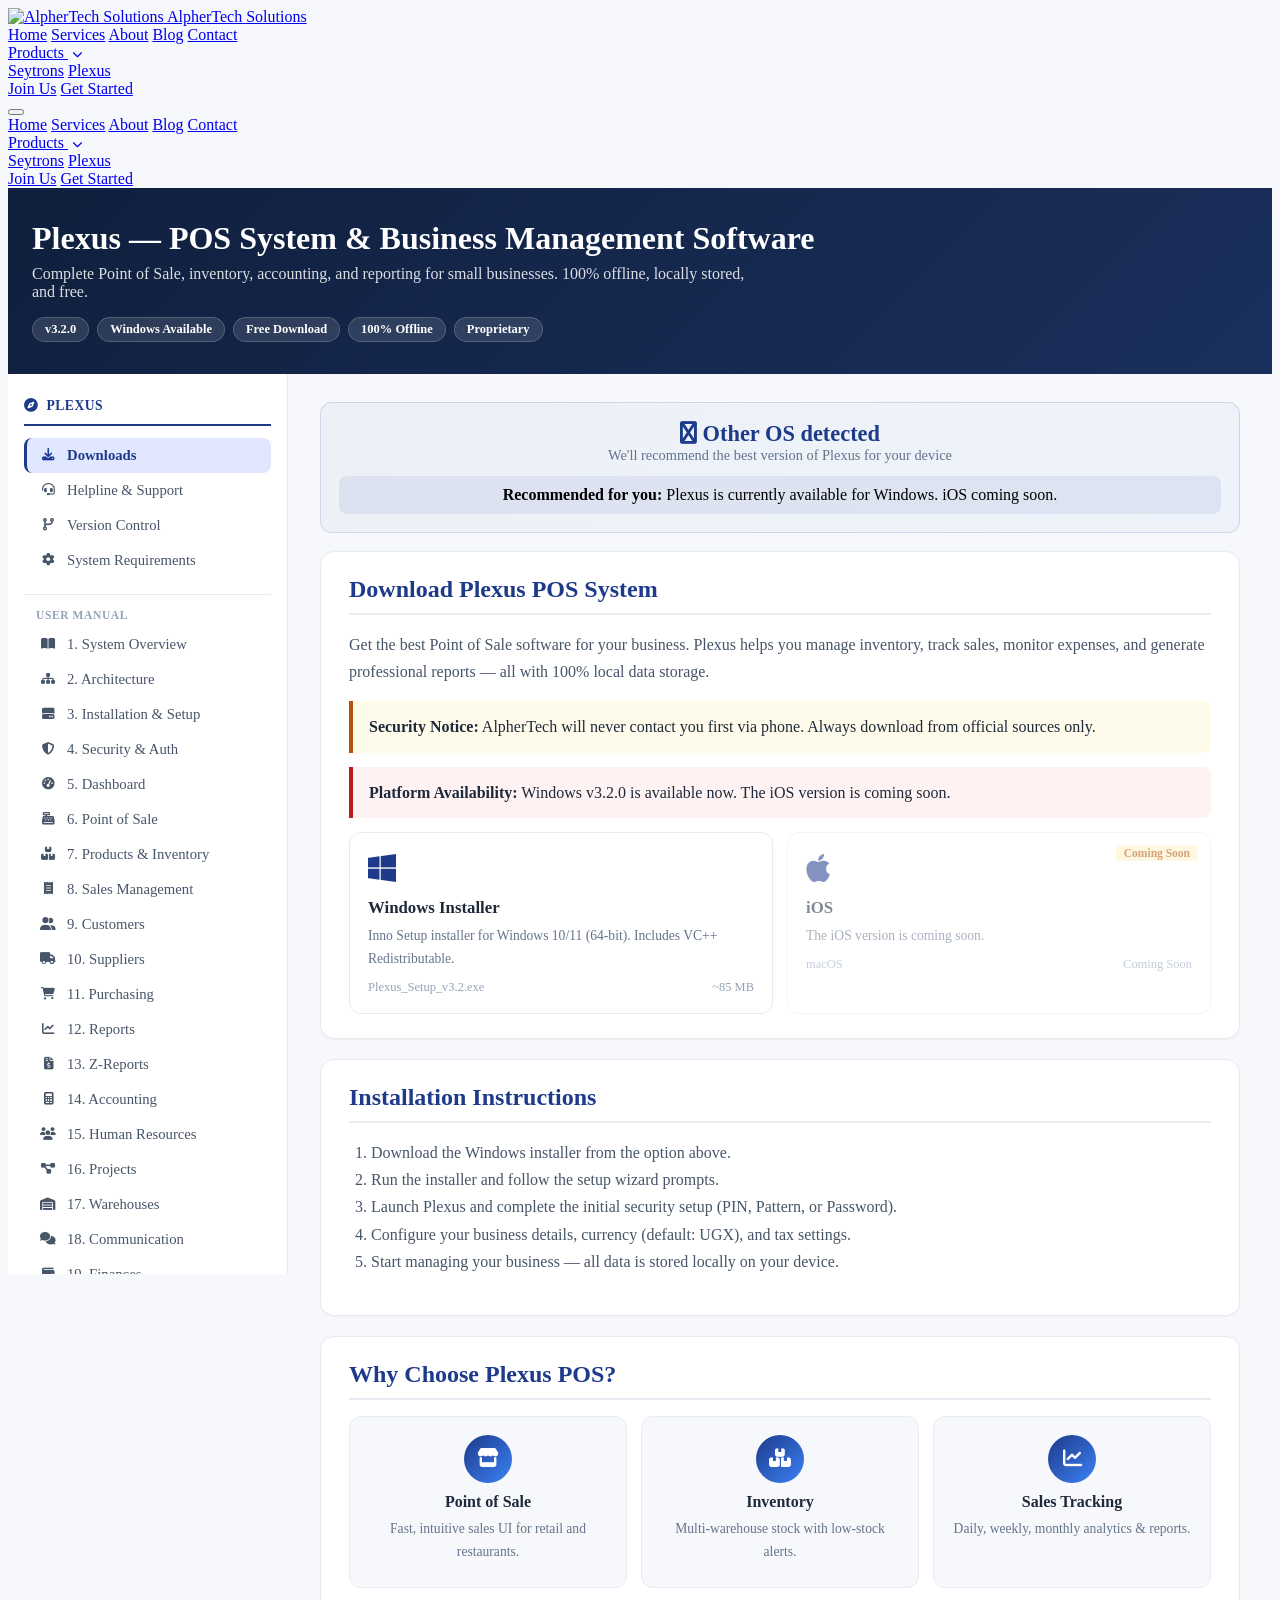
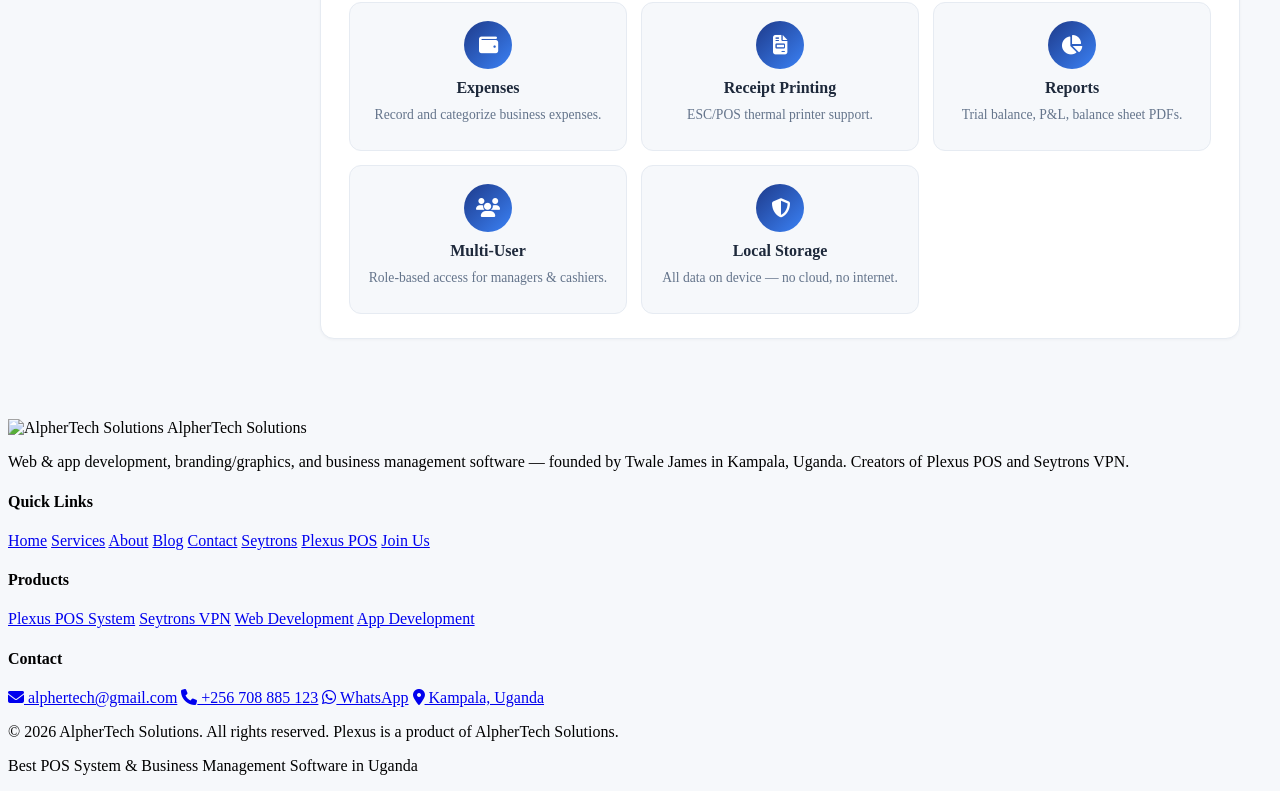
==== index.html @ fe8a001d "innitiate" ====
<!DOCTYPE html>
<html lang="en">
<head>
    <meta charset="UTF-8">
    <meta name="viewport" content="width=device-width, initial-scale=1.0">
    <meta http-equiv="X-UA-Compatible" content="IE=edge" />

    <title>Plexus - POS System & Business Management Software | AlpherTech 2026</title>
    <meta name="title" content="Plexus - POS System & Business Management Software | AlpherTech 2026" />
    <meta name="description" content="Plexus is the best Point of Sale (POS) and business management software for small businesses. Manage inventory, sales, expenses, generate reports, and print receipts. 100% local data storage, no cloud required." />
    <meta name="keywords" content="plexus, point of sale, POS system, business management software, sales management, inventory management, receipt printing, expense tracking, best POS software, small business POS, retail management, sales tracking, business reports, local database POS, offline POS system, uganda business software, kampala POS, east africa business tools, alphertech plexus, free POS software, windows POS, flutter pos system" />
    <meta name="author" content="AlpherTech Solutions" />
    <meta name="robots" content="index, follow" />
    <link rel="canonical" href="https://alphertech.com/plexus/index.html" />
    <meta property="og:title" content="Plexus - Best POS System & Business Management Software" />
    <meta property="og:description" content="The best Point of Sale and business management software for small businesses. 100% local storage, no cloud required." />
    <meta property="og:type" content="website" />
    <meta property="og:url" content="https://alphertech.com/plexus/index.html" />
    <meta name="twitter:card" content="summary_large_image" />

    <link rel="icon" href="../images/logo.png" type="image/png" sizes="32x32" />
    <link rel="stylesheet" href="../css/style.css">
    <link rel="preconnect" href="https://fonts.googleapis.com">
    <link rel="preconnect" href="https://fonts.gstatic.com" crossorigin>
    <link href="https://fonts.googleapis.com/css2?family=Inter:wght@300;400;500;600;700;800&display=swap" rel="stylesheet">
    <link rel="stylesheet" href="https://cdnjs.cloudflare.com/ajax/libs/font-awesome/6.4.0/css/all.min.css">

    <style>
        body.protected * {
            -webkit-user-select: none !important;
            -moz-user-select: none !important;
            -ms-user-select: none !important;
            user-select: none !important;
        }
        body.protected img {
            -webkit-user-select: none !important;
            -moz-user-select: none !important;
            -ms-user-select: none !important;
            user-select: none !important;
            pointer-events: none !important;
            -webkit-touch-callout: none !important;
        }
        body.protected {
            -webkit-touch-callout: none !important;
        }
        .protected-overlay {
            display: none !important;
        }
        body.protected .protected-overlay {
            display: none !important;
        }
    </style>

    <script>
        document.addEventListener('DOMContentLoaded', function() {
            document.body.classList.add('protected');

            document.addEventListener('contextmenu', function(e) {
                e.preventDefault();
                return false;
            }, false);

            document.addEventListener('copy', function(e) {
                e.preventDefault();
                e.stopPropagation();
                return false;
            }, false);

            document.addEventListener('cut', function(e) {
                e.preventDefault();
                e.stopPropagation();
                return false;
            }, false);

            document.addEventListener('paste', function(e) {
                e.preventDefault();
                e.stopPropagation();
                return false;
            }, false);

            document.addEventListener('selectstart', function(e) {
                if (e.target.tagName !== 'INPUT' && e.target.tagName !== 'TEXTAREA') {
                    e.preventDefault();
                    return false;
                }
            }, false);

            document.addEventListener('dragstart', function(e) {
                e.preventDefault();
                return false;
            }, false);

            document.addEventListener('mousedown', function(e) {
                if (e.target.tagName !== 'INPUT' && e.target.tagName !== 'TEXTAREA' && e.target.tagName !== 'SELECT') {
                    if (e.button === 0) {
                        e.preventDefault();
                        return false;
                    }
                }
            }, false);

            document.addEventListener('keydown', function(e) {
                if (e.ctrlKey || e.metaKey) {
                    var key = e.key.toLowerCase();
                    if (key === 'c' || key === 'x' || key === 'v' || key === 'a' || key === 'p' || key === 's') {
                        e.preventDefault();
                        return false;
                    }
                }
                if (e.key === 'PrintScreen') {
                    e.preventDefault();
                    return false;
                }
            }, false);

            setInterval(function() {
                window.focus();
            }, 1000);

            document.addEventListener('visibilitychange', function() {
                if (document.visibilityState === 'hidden') {
                    document.body.style.display = 'none';
                    setTimeout(function() {
                        document.body.style.display = '';
                    }, 1000);
                }
            }, false);

            var style = document.createElement('style');
            style.innerHTML = '@media screen and (resource-hint: preload) { .protected * { content-visibility: auto; } }';
            document.head.appendChild(style);
        });
    </script>

    <style>
        :root {
            --side-w: 280px;
            --ink: #1e293b;
            --muted: #64748b;
            --line: #e6ebf2;
            --bg: #f6f8fb;
            --brand: #1e3a8a;
            --brand-light: #e0e7ff;
        }

        * { box-sizing: border-box; }

        .plexus-page { background: var(--bg); min-height: 100vh; }

        .plexus-topbar {
            background: linear-gradient(135deg, #0f1f3d 0%, #1a2f5c 100%);
            color: #fff;
            padding: 32px 24px;
        }
        .plexus-topbar h1 { margin: 0; font-size: 2rem; font-weight: 800; }
        .plexus-topbar p { margin: 8px 0 0; opacity: 0.85; max-width: 720px; }
        .plexus-topbar .badges { margin-top: 16px; display: flex; gap: 8px; flex-wrap: wrap; }
        .plexus-topbar .badge {
            background: rgba(255,255,255,0.12);
            border: 1px solid rgba(255,255,255,0.18);
            color: #fff;
            padding: 4px 12px;
            border-radius: 999px;
            font-size: 0.78rem;
            font-weight: 600;
        }

        .plexus-shell {
            display: grid;
            grid-template-columns: var(--side-w) 1fr;
            align-items: start;
            max-width: 1400px;
            margin: 0 auto;
        }

        .plexus-side {
            background: #fff;
            border-right: 1px solid var(--line);
            padding: 24px 16px;
            position: sticky;
            top: 0;
            align-self: stretch;
            max-height: 100vh;
            overflow-y: auto;
        }
        .plexus-side h3 {
            font-size: 0.85rem;
            text-transform: uppercase;
            letter-spacing: 0.5px;
            color: var(--brand);
            margin: 0 0 12px;
            padding-bottom: 10px;
            border-bottom: 2px solid var(--brand);
            display: flex;
            align-items: center;
            gap: 8px;
        }
        .plexus-side ul { list-style: none; padding: 0; margin: 0 0 16px; }
        .plexus-side li a {
            display: flex;
            align-items: center;
            gap: 10px;
            padding: 9px 12px;
            color: #475569;
            text-decoration: none;
            border-radius: 8px;
            font-size: 0.92rem;
            font-weight: 500;
            border-left: 3px solid transparent;
            transition: all 0.15s ease;
        }
        .plexus-side li a:hover { background: #eef2ff; color: var(--brand); }
        .plexus-side li a.active {
            background: var(--brand-light);
            color: var(--brand);
            border-left-color: var(--brand);
            font-weight: 600;
        }
        .plexus-side li a i { width: 18px; text-align: center; font-size: 0.85em; }
        .plexus-side .sep {
            padding: 14px 12px 6px;
            font-size: 0.72rem;
            text-transform: uppercase;
            letter-spacing: 0.6px;
            color: #94a3b8;
            font-weight: 700;
            border-top: 1px solid var(--line);
            margin-top: 8px;
        }

        .plexus-content { padding: 28px 32px 60px; min-height: 60vh; }
        .plexus-panel { display: none; }
        .plexus-panel.active { display: block; animation: panelIn 0.25s ease; }
        @keyframes panelIn {
            from { opacity: 0; transform: translateY(6px); }
            to   { opacity: 1; transform: translateY(0); }
        }

        .panel-card {
            background: #fff;
            border: 1px solid var(--line);
            border-radius: 14px;
            padding: 24px 28px;
            margin-bottom: 20px;
            box-shadow: 0 1px 3px rgba(15, 31, 61, 0.04);
        }
        .panel-card h2 {
            color: var(--brand);
            margin: 0 0 16px;
            padding-bottom: 10px;
            border-bottom: 2px solid var(--line);
            font-size: 1.5rem;
        }
        .panel-card h3 { color: var(--ink); margin: 18px 0 10px; font-size: 1.1rem; }
        .panel-card p, .panel-card li { color: #475569; line-height: 1.7; }
        .panel-card ul, .panel-card ol { padding-left: 22px; }
        .panel-card table {
            width: 100%;
            border-collapse: collapse;
            margin: 14px 0;
            font-size: 0.93rem;
        }
        .panel-card th, .panel-card td {
            border: 1px solid var(--line);
            padding: 8px 12px;
            text-align: left;
        }
        .panel-card th { background: var(--bg); color: var(--ink); font-weight: 600; }
        .panel-card td { color: #475569; }
        .panel-card code {
            background: #eef2ff;
            color: var(--brand);
            padding: 2px 6px;
            border-radius: 4px;
            font-family: Consolas, Monaco, monospace;
            font-size: 0.9em;
        }
        .panel-card kbd {
            background: #fff;
            border: 1px solid #cbd5e1;
            border-radius: 4px;
            padding: 2px 8px;
            font-family: monospace;
            font-size: 0.85em;
            color: var(--ink);
        }

        .badge-pill {
            display: inline-block;
            padding: 2px 10px;
            border-radius: 12px;
            font-size: 0.75rem;
            font-weight: 600;
            margin-right: 6px;
        }
        .bp-blue   { background: #dbeafe; color: #1d4ed8; }
        .bp-green  { background: #dcfce7; color: #15803d; }
        .bp-red    { background: #fee2e2; color: #b91c1c; }
        .bp-yellow { background: #fef3c7; color: #b45309; }

        .callout {
            background: #eef2ff;
            border-left: 4px solid var(--brand);
            padding: 12px 16px;
            border-radius: 0 8px 8px 0;
            margin: 14px 0;
        }
        .callout.warning { background: #fffbeb; border-left-color: #b45309; }
        .callout.error   { background: #fef2f2; border-left-color: #b91c1c; }
        .callout.success { background: #f0fdf4; border-left-color: #15803d; }
        .callout p { margin: 0; color: var(--ink); }

        .info-row {
            background: linear-gradient(135deg, rgba(30,58,138,0.04) 0%, rgba(59,130,246,0.04) 100%);
            border: 1px solid rgba(30,58,138,0.15);
            border-radius: 12px;
            padding: 18px;
            text-align: center;
            margin-bottom: 18px;
        }
        .info-row .os-name { font-size: 1.4rem; font-weight: 700; color: var(--brand); }
        .info-row .os-sub { color: var(--muted); font-size: 0.9rem; }
        .info-row .recommendation {
            margin-top: 12px;
            padding: 10px 14px;
            background: rgba(30,58,138,0.08);
            border-radius: 8px;
            display: none;
        }
        .info-row .recommendation.show { display: block; }

        .download-grid {
            display: grid;
            grid-template-columns: repeat(auto-fit, minmax(240px, 1fr));
            gap: 14px;
        }
        .download-card {
            background: #fff;
            border: 1px solid var(--line);
            border-radius: 12px;
            padding: 18px;
            text-decoration: none;
            color: inherit;
            transition: all 0.2s ease;
            position: relative;
        }
        .download-card:hover {
            transform: translateY(-2px);
            box-shadow: 0 4px 12px rgba(30,58,138,0.1);
            border-color: #c7d2fe;
        }
        .download-card .ico { font-size: 2rem; color: var(--brand); margin-bottom: 10px; }
        .download-card h4 { margin: 0 0 6px; color: var(--ink); font-size: 1.05rem; }
        .download-card p { margin: 0 0 10px; font-size: 0.85rem; color: var(--muted); }
        .download-card .meta {
            display: flex;
            justify-content: space-between;
            font-size: 0.78rem;
            color: #94a3b8;
        }
        .download-card.soon { opacity: 0.55; }
        .download-card.soon::after {
            content: 'Coming Soon';
            position: absolute;
            top: 12px;
            right: 12px;
            background: #fef3c7;
            color: #b45309;
            padding: 2px 8px;
            border-radius: 4px;
            font-size: 0.72rem;
            font-weight: 700;
        }

        .helpline-grid {
            display: grid;
            grid-template-columns: repeat(auto-fit, minmax(220px, 1fr));
            gap: 14px;
        }
        .helpline-card {
            background: var(--bg);
            border: 1px solid var(--line);
            border-radius: 12px;
            padding: 18px;
            text-align: center;
        }
        .helpline-card .ico {
            width: 48px; height: 48px;
            background: linear-gradient(135deg, var(--brand), #3b82f6);
            color: #fff;
            border-radius: 50%;
            display: inline-flex;
            align-items: center;
            justify-content: center;
            font-size: 1.2rem;
            margin-bottom: 10px;
        }
        .helpline-card h4 { margin: 0 0 6px; color: var(--ink); }
        .helpline-card p { margin: 0 0 6px; font-size: 0.85rem; color: var(--muted); }
        .helpline-card a { color: var(--brand); font-weight: 600; font-size: 0.9rem; text-decoration: none; }

        .version-item {
            position: relative;
            padding: 14px 16px;
            background: var(--bg);
            border: 1px solid var(--line);
            border-left: 4px solid var(--brand);
            border-radius: 10px;
            margin-bottom: 12px;
        }
        .version-item.current { border-left-color: #15803d; background: #f0fdf4; }
        .version-item .vhead {
            display: flex;
            justify-content: space-between;
            align-items: center;
            flex-wrap: wrap;
            gap: 8px;
            margin-bottom: 6px;
        }
        .version-item .vnum { font-weight: 700; color: var(--ink); }
        .version-item .vtag {
            padding: 2px 10px;
            border-radius: 4px;
            font-size: 0.72rem;
            font-weight: 700;
        }
        .vtag-current  { background: #dcfce7; color: #15803d; }
        .vtag-previous { background: #dbeafe; color: #1d4ed8; }
        .vtag-legacy   { background: #f1f5f9; color: #64748b; }
        .version-item .vdate { color: #94a3b8; font-size: 0.85rem; margin-bottom: 8px; }
        .version-item ul { padding-left: 20px; margin: 0; }
        .version-item li { font-size: 0.9rem; margin-bottom: 4px; }

        .req-grid {
            display: grid;
            grid-template-columns: repeat(auto-fit, minmax(180px, 1fr));
            gap: 10px;
        }
        .req-item {
            background: var(--bg);
            border: 1px solid var(--line);
            border-radius: 10px;
            padding: 12px 14px;
        }
        .req-item h5 {
            color: var(--brand);
            font-size: 0.72rem;
            margin: 0 0 4px;
            text-transform: uppercase;
            letter-spacing: 0.5px;
        }
        .req-item p { margin: 0; color: #475569; font-size: 0.9rem; }

        .kv-list { list-style: none; padding: 0; margin: 0; }
        .kv-list li {
            padding: 10px 0;
            border-bottom: 1px solid var(--line);
            display: flex;
            gap: 8px;
        }
        .kv-list li:last-child { border-bottom: 0; }
        .kv-list strong { color: var(--ink); min-width: 140px; }

        @media (max-width: 900px) {
            .plexus-shell { grid-template-columns: 1fr; }
            .plexus-side {
                position: relative;
                max-height: none;
                border-right: 0;
                border-bottom: 1px solid var(--line);
            }
            .plexus-content { padding: 20px; }
            .plexus-topbar h1 { font-size: 1.5rem; }
        }
    </style>
</head>
<body class="plexus-page">

    <header class="header">
        <div class="container nav-container">
            <a href="../index.html" class="logo" aria-label="AlpherTech Solutions Home">
                <img class="logo-icon" src="../images/logo.png" alt="AlpherTech Solutions" />
                <span>AlpherTech Solutions</span>
            </a>
            <nav class="nav-desktop" aria-label="Primary">
                <a class="nav-link" href="../index.html">Home</a>
                <a class="nav-link" href="../services.html">Services</a>
                <a class="nav-link" href="../about.html">About</a>
                <a class="nav-link" href="../blog.html">Blog</a>
                <a class="nav-link" href="../contact.html">Contact</a>
                <div class="nav-dropdown">
                    <a class="nav-link dropdown-toggle active" href="#" aria-haspopup="true" aria-expanded="false">Products <i class="fas fa-chevron-down" style="font-size: 0.65em; margin-left: 4px;"></i></a>
                    <div class="dropdown-menu">
                        <a href="../seytrons-landing/seytrons.html" class="dropdown-item">Seytrons</a>
                        <a href="index.html" class="dropdown-item">Plexus</a>
                    </div>
                </div>
                <a class="nav-link" href="../freelance_and_join.html">Join Us</a>
                <a class="nav-cta nav-cta-tight" href="../contact.html">Get Started</a>
            </nav>
            <button class="mobile-menu-btn" aria-label="Toggle menu" aria-controls="mobileMenu" aria-expanded="false">
                <span class="hamburger" aria-hidden="true"></span>
            </button>
        </div>
        <div class="mobile-menu" id="mobileMenu" aria-hidden="true">
            <nav class="mobile-nav" aria-label="Mobile">
                <a class="nav-link" href="../index.html">Home</a>
                <a class="nav-link" href="../services.html">Services</a>
                <a class="nav-link" href="../about.html">About</a>
                <a class="nav-link" href="../blog.html">Blog</a>
                <a class="nav-link" href="../contact.html">Contact</a>
                <div class="mobile-dropdown">
                    <a class="nav-link mobile-dropdown-toggle" href="#" aria-haspopup="true" aria-expanded="false">Products <i class="fas fa-chevron-down" style="font-size: 0.65em; margin-left: 4px;"></i></a>
                    <div class="mobile-dropdown-menu">
                        <a href="../seytrons-landing/seytrons.html" class="nav-link">Seytrons</a>
                        <a href="index.html" class="nav-link">Plexus</a>
                    </div>
                </div>
                <a class="nav-link" href="../freelance_and_join.html">Join Us</a>
                <a class="nav-cta mt-md" href="../contact.html">Get Started</a>
            </nav>
        </div>
    </header>

    <section class="plexus-topbar">
        <div class="container">
            <h1>Plexus — POS System & Business Management Software</h1>
            <p>Complete Point of Sale, inventory, accounting, and reporting for small businesses. 100% offline, locally stored, and free.</p>
            <div class="badges">
                <span class="badge">v3.2.0</span>
                <span class="badge">Windows Available</span>
                <span class="badge">Free Download</span>
                <span class="badge">100% Offline</span>
                <span class="badge">Proprietary</span>
            </div>
        </div>
    </section>

    <div class="plexus-shell">
        <aside class="plexus-side" aria-label="Plexus navigation">
            <h3><i class="fas fa-compass"></i> Plexus</h3>
            <ul id="plexusMenu">
                <li><a href="#" class="active" data-target="downloads"><i class="fas fa-download"></i> Downloads</a></li>
                <li><a href="#" data-target="helpline"><i class="fas fa-headset"></i> Helpline & Support</a></li>
                <li><a href="#" data-target="versions"><i class="fas fa-code-branch"></i> Version Control</a></li>
                <li><a href="#" data-target="system"><i class="fas fa-cog"></i> System Requirements</a></li>
            </ul>
            <div class="sep">User Manual</div>
            <ul id="plexusManualMenu">
                <li><a href="#" data-target="overview"><i class="fas fa-book-open"></i> 1. System Overview</a></li>
                <li><a href="#" data-target="architecture"><i class="fas fa-sitemap"></i> 2. Architecture</a></li>
                <li><a href="#" data-target="installation"><i class="fas fa-hdd"></i> 3. Installation & Setup</a></li>
                <li><a href="#" data-target="security"><i class="fas fa-shield-alt"></i> 4. Security & Auth</a></li>
                <li><a href="#" data-target="dashboard"><i class="fas fa-tachometer-alt"></i> 5. Dashboard</a></li>
                <li><a href="#" data-target="pos"><i class="fas fa-cash-register"></i> 6. Point of Sale</a></li>
                <li><a href="#" data-target="products"><i class="fas fa-boxes"></i> 7. Products & Inventory</a></li>
                <li><a href="#" data-target="sales"><i class="fas fa-receipt"></i> 8. Sales Management</a></li>
                <li><a href="#" data-target="customers"><i class="fas fa-user-friends"></i> 9. Customers</a></li>
                <li><a href="#" data-target="suppliers"><i class="fas fa-truck"></i> 10. Suppliers</a></li>
                <li><a href="#" data-target="purchasing"><i class="fas fa-shopping-cart"></i> 11. Purchasing</a></li>
                <li><a href="#" data-target="reports"><i class="fas fa-chart-line"></i> 12. Reports</a></li>
                <li><a href="#" data-target="zreport"><i class="fas fa-file-invoice-dollar"></i> 13. Z-Reports</a></li>
                <li><a href="#" data-target="accounting"><i class="fas fa-calculator"></i> 14. Accounting</a></li>
                <li><a href="#" data-target="hr"><i class="fas fa-users"></i> 15. Human Resources</a></li>
                <li><a href="#" data-target="projects"><i class="fas fa-project-diagram"></i> 16. Projects</a></li>
                <li><a href="#" data-target="warehouses"><i class="fas fa-warehouse"></i> 17. Warehouses</a></li>
                <li><a href="#" data-target="communication"><i class="fas fa-comments"></i> 18. Communication</a></li>
                <li><a href="#" data-target="expenses"><i class="fas fa-wallet"></i> 19. Finances</a></li>
                <li><a href="#" data-target="settings"><i class="fas fa-sliders-h"></i> 20. Settings</a></li>
                <li><a href="#" data-target="shortcuts"><i class="fas fa-keyboard"></i> 21. Shortcuts</a></li>
                <li><a href="#" data-target="backup"><i class="fas fa-database"></i> 22. Data Management</a></li>
                <li><a href="#" data-target="troubleshooting"><i class="fas fa-wrench"></i> 23. Troubleshooting</a></li>
            </ul>
        </aside>

        <main class="plexus-content">

            <!-- ===== DOWNLOADS ===== -->
            <section id="p-downloads" class="plexus-panel active">
                <div class="info-row">
                    <div class="os-name" id="detectedOs"><i class="fas fa-desktop"></i> Detecting your OS...</div>
                    <div class="os-sub">We'll recommend the best version of Plexus for your device</div>
                    <div class="recommendation" id="osRecommendation">
                        <strong>Recommended for you:</strong> <span id="recommendedVersion"></span>
                    </div>
                </div>
                <div class="panel-card">
                    <h2>Download Plexus POS System</h2>
                    <p>Get the best Point of Sale software for your business. Plexus helps you manage inventory, track sales, monitor expenses, and generate professional reports — all with 100% local data storage.</p>
                    <div class="callout warning"><p><strong>Security Notice:</strong> AlpherTech will never contact you first via phone. Always download from official sources only.</p></div>
                    <div class="callout error"><p><strong>Platform Availability:</strong> Windows v3.2.0 is available now. The iOS version is coming soon.</p></div>
                    <div class="download-grid">
                        <a href="Plexus_Setup_v3.2.exe" class="download-card">
                            <div class="ico"><i class="fab fa-windows"></i></div>
                            <h4>Windows Installer</h4>
                            <p>Inno Setup installer for Windows 10/11 (64-bit). Includes VC++ Redistributable.</p>
                            <div class="meta"><span>Plexus_Setup_v3.2.exe</span><span>~85 MB</span></div>
                        </a>
                        <div class="download-card soon"><div class="ico"><i class="fab fa-apple"></i></div><h4>iOS</h4><p>The iOS version is coming soon.</p><div class="meta"><span>macOS</span><span>Coming Soon</span></div></div>
                    </div>
                </div>
                <div class="panel-card">
                    <h2>Installation Instructions</h2>
                    <ol>
                        <li>Download the Windows installer from the option above.</li>
                        <li>Run the installer and follow the setup wizard prompts.</li>
                        <li>Launch Plexus and complete the initial security setup (PIN, Pattern, or Password).</li>
                        <li>Configure your business details, currency (default: UGX), and tax settings.</li>
                        <li>Start managing your business — all data is stored locally on your device.</li>
                    </ol>
                </div>
                <div class="panel-card">
                    <h2>Why Choose Plexus POS?</h2>
                    <div class="helpline-grid">
                        <div class="helpline-card"><div class="ico"><i class="fas fa-store"></i></div><h4>Point of Sale</h4><p>Fast, intuitive sales UI for retail and restaurants.</p></div>
                        <div class="helpline-card"><div class="ico"><i class="fas fa-boxes"></i></div><h4>Inventory</h4><p>Multi-warehouse stock with low-stock alerts.</p></div>
                        <div class="helpline-card"><div class="ico"><i class="fas fa-chart-line"></i></div><h4>Sales Tracking</h4><p>Daily, weekly, monthly analytics & reports.</p></div>
                        <div class="helpline-card"><div class="ico"><i class="fas fa-wallet"></i></div><h4>Expenses</h4><p>Record and categorize business expenses.</p></div>
                        <div class="helpline-card"><div class="ico"><i class="fas fa-file-invoice"></i></div><h4>Receipt Printing</h4><p>ESC/POS thermal printer support.</p></div>
                        <div class="helpline-card"><div class="ico"><i class="fas fa-chart-pie"></i></div><h4>Reports</h4><p>Trial balance, P&L, balance sheet PDFs.</p></div>
                        <div class="helpline-card"><div class="ico"><i class="fas fa-users"></i></div><h4>Multi-User</h4><p>Role-based access for managers & cashiers.</p></div>
                        <div class="helpline-card"><div class="ico"><i class="fas fa-shield-alt"></i></div><h4>Local Storage</h4><p>All data on device — no cloud, no internet.</p></div>
                    </div>
                </div>
            </section>

            <!-- ===== HELPLINE ===== -->
            <section id="p-helpline" class="plexus-panel">
                <div class="panel-card">
                    <h2>Helpline & Support</h2>
                    <div class="helpline-grid">
                        <div class="helpline-card"><div class="ico"><i class="fas fa-envelope"></i></div><h4>Email Support</h4><p>For inquiries, bug reports, and feature requests.</p><a href="mailto:alphertech@gmail.com">alphertech@gmail.com</a></div>
                        <div class="helpline-card"><div class="ico"><i class="fas fa-phone"></i></div><h4>Phone Helpline</h4><p>Call us for urgent support during business hours (EAT).</p><a href="tel:+256708885123">+256 708 885 123</a></div>
                        <div class="helpline-card"><div class="ico"><i class="fas fa-globe"></i></div><h4>Official Website</h4><p>Documentation, updates, and online resources.</p><a href="https://alphertech.com/plexus">alphertech.com/plexus</a></div>
                        <div class="helpline-card"><div class="ico"><i class="fas fa-comment-dots"></i></div><h4>In-App Support</h4><p>Access help directly from the application menu.</p><a href="#">Navigate to /support route</a></div>
                    </div>
                </div>
                <div class="panel-card">
                    <h2>Development Team</h2>
                    <div class="helpline-grid">
                        <div class="helpline-card"><div class="ico"><i class="fas fa-user-tie"></i></div><h4>Twale James Massete</h4><p>Lead Engineer & System Architect</p><a href="mailto:alphertech@gmail.com">Contact</a></div>
                        <div class="helpline-card"><div class="ico"><i class="fas fa-code"></i></div><h4>Mugenyi Allan</h4><p>Lead Developer & Backend Engineer</p><a href="mailto:alphertech@gmail.com">Contact</a></div>
                    </div>
                </div>
                <div class="panel-card">
                    <h2>Support Information</h2>
                    <ul class="kv-list">
                        <li><strong>Hours:</strong> Monday – Friday, 8:00 AM – 6:00 PM EAT</li>
                        <li><strong>Response Time:</strong> Within 24 hours on business days</li>
                        <li><strong>Emergency:</strong> For critical outages, call the helpline directly</li>
                        <li><strong>Regions Served:</strong> East Africa (Uganda, Kenya, Tanzania, Rwanda, Burundi)</li>
                    </ul>
                </div>
            </section>

            <!-- ===== VERSIONS ===== -->
            <section id="p-versions" class="plexus-panel">
                <div class="panel-card">
                    <h2>Version Control</h2>
                    <div class="version-item current">
                        <div class="vhead"><span class="vnum">Version 3.2.0</span><span class="vtag vtag-current">Current</span></div>
                        <div class="vdate">Released: August 2026 · Build 1</div>
                        <ul>
                            <li>Multi-warehouse inventory management</li>
                            <li>Enhanced receipt printing with ESC/POS support</li>
                            <li>PDF report generation for weekly reports</li>
                            <li>Customer payment tracking with outstanding balances</li>
                            <li>Improved security: PIN, Pattern, and Password lock options</li>
                            <li>Session lock via <kbd>F5</kbd> key shortcut</li>
                            <li>Performance optimizations for large product catalogs</li>
                        </ul>
                    </div>
                    <div class="version-item">
                        <div class="vhead"><span class="vnum">Version 3.1.0</span><span class="vtag vtag-previous">Previous</span></div>
                        <div class="vdate">Released: March 2026</div>
                        <ul>
                            <li>Purchase order management system</li>
                            <li>Supplier database and management</li>
                            <li>Expense tracking module</li>
                            <li>Chart of accounts and journal entries</li>
                            <li>Trial balance, P&L, and balance sheet reports</li>
                        </ul>
                    </div>
                    <div class="version-item">
                        <div class="vhead"><span class="vnum">Version 3.0.0</span><span class="vtag vtag-previous">Major Release</span></div>
                        <div class="vdate">Released: October 2025</div>
                        <ul>
                            <li>Complete UI overhaul with new dashboard</li>
                            <li>Multi-user support with role-based access</li>
                            <li>Backup and restore functionality</li>
                            <li>System health monitoring</li>
                            <li>SQLite FFI support for desktop platforms</li>
                        </ul>
                    </div>
                    <div class="version-item">
                        <div class="vhead"><span class="vnum">Version 2.x</span><span class="vtag vtag-legacy">Legacy</span></div>
                        <div class="vdate">2024 – 2025</div>
                        <ul>
                            <li>Initial POS implementation</li>
                            <li>Product and category management</li>
                            <li>Basic sales history</li>
                            <li>Customer management</li>
                        </ul>
                    </div>
                </div>
                <div class="panel-card">
                    <h2>Security & Licensing</h2>
                    <ul class="kv-list">
                        <li><strong>License:</strong> Proprietary — All rights reserved by AlpherTech</li>
                        <li><strong>Copyright:</strong> © 2026 AlpherTech</li>
                        <li><strong>App ID:</strong> com.alphertech.plexus</li>
                        <li><strong>Data Storage:</strong> 100% Local (SQLite) — No cloud sync</li>
                        <li><strong>Security:</strong> PIN/Pattern/Password lock, session encryption, crash logging</li>
                    </ul>
                </div>
            </section>

            <!-- ===== SYSTEM ===== -->
            <section id="p-system" class="plexus-panel">
                <div class="panel-card">
                    <h2>System Requirements</h2>
                    <p>Plexus runs efficiently on most modern Windows computers. Check the requirements below to ensure compatibility.</p>
                    <h3>Windows (Available)</h3>
                    <div class="req-grid">
                        <div class="req-item"><h5>OS</h5><p>Windows 10/11 (64-bit)</p></div>
                        <div class="req-item"><h5>Processor</h5><p>Intel Core i3 / AMD Ryzen 3 or better</p></div>
                        <div class="req-item"><h5>RAM</h5><p>4 GB minimum, 8 GB recommended</p></div>
                        <div class="req-item"><h5>Storage</h5><p>200 MB available space</p></div>
                        <div class="req-item"><h5>Display</h5><p>1280×720 minimum, 1920×1080 recommended</p></div>
                        <div class="req-item"><h5>Prerequisites</h5><p>Visual C++ Redistributable (bundled)</p></div>
                    </div>
                    <div class="callout error" style="margin-top: 16px;"><p><strong>Platform Availability:</strong> Windows is available now. The iOS version is coming soon. No other platforms are currently available.</p></div>
                </div>
                <div class="panel-card">
                    <h2>Technology Stack</h2>
                    <div class="req-grid">
                        <div class="req-item"><h5>Framework</h5><p>Flutter 3.x (Dart)</p></div>
                        <div class="req-item"><h5>State Mgmt</h5><p>Provider (ChangeNotifier)</p></div>
                        <div class="req-item"><h5>Database</h5><p>SQLite (sqflite + FFI)</p></div>
                        <div class="req-item"><h5>PDF</h5><p>pdf + printing packages</p></div>
                        <div class="req-item"><h5>Excel</h5><p>excel package</p></div>
                        <div class="req-item"><h5>Receipts</h5><p>ESC/POS thermal printers</p></div>
                    </div>
                </div>
            </section>

            <!-- ===== USER MANUAL: 1. Overview ===== -->
            <section id="p-overview" class="plexus-panel">
                <div class="panel-card">
                    <h2>1. System Overview</h2>
                    <p><strong>Plexus</strong> is a comprehensive, locally-run Point of Sale (POS) and Business Management System built by <strong>AlpherTech</strong>. It combines retail checkout, inventory control, accounting, HR, project management, and reporting into a single desktop application.</p>
                    <p>Designed for small to medium businesses — agro-input shops, retail stores, and service providers — that need fast, offline-capable transaction processing alongside full business administration.</p>
                    <h3>Key Capabilities</h3>
                    <ul>
                        <li>Fast POS checkout with barcode scanning and category filtering</li>
                        <li>Full inventory management with low-stock alerts and expiry tracking</li>
                        <li>Customer credit accounts and payment tracking</li>
                        <li>Multi-user security with role-based access (Admin, Manager, Cashier)</li>
                        <li>Accounting with chart of accounts, journal entries, financial statements</li>
                        <li>Purchase order management and stock receiving</li>
                        <li>Employee management, leave, shifts, and reimbursements</li>
                        <li>Project tracking with tasks, time entries, and attachments</li>
                        <li>Multi-warehouse support with stock transfers</li>
                        <li>Internal memos and email queue</li>
                        <li>Rich reporting: sales, products, customers, Z-reports, weekly PDFs</li>
                        <li>Local SQLite database with crash-safe initialization</li>
                    </ul>
                </div>
            </section>

            <!-- ===== 2. Architecture ===== -->
            <section id="p-architecture" class="plexus-panel">
                <div class="panel-card">
                    <h2>2. Architecture &amp; Technology</h2>
                    <p>Plexus is built with <strong>Flutter</strong> for a native desktop experience on Windows. An iOS version is planned for the future. Data is stored locally in a <strong>SQLite</strong> database via the <code>sqflite</code> plugin, with <strong>Provider</strong> for state management.</p>
                    <h3>Core Libraries</h3>
                    <table>
                        <tr><th>Library</th><th>Purpose</th></tr>
                        <tr><td>Flutter / Material</td><td>UI framework and components</td></tr>
                        <tr><td>sqflite / sqflite_common_ffi</td><td>Local relational database</td></tr>
                        <tr><td>Provider</td><td>State management and dependency injection</td></tr>
                        <tr><td>pdf / printing</td><td>PDF generation and printing</td></tr>
                        <tr><td>excel</td><td>Spreadsheet export</td></tr>
                        <tr><td>esc_pos_printer_lts</td><td>ESC/POS thermal receipt printing</td></tr>
                        <tr><td>shared_preferences</td><td>Persistent key-value settings</td></tr>
                        <tr><td>crypto</td><td>Password hashing and security</td></tr>
                        <tr><td>intl</td><td>Currency, date, and number formatting</td></tr>
                        <tr><td>path_provider / file_picker</td><td>File system access and backups</td></tr>
                        <tr><td>window_manager</td><td>Desktop window control</td></tr>
                    </table>
                    <h3>Data Flow</h3>
                    <p>All business entities (products, sales, customers, etc.) are managed through dedicated <strong>Provider</strong> classes that wrap SQLite queries. The UI observes these providers and rebuilds automatically when data changes. Transaction logs and audit records are written to the database for traceability.</p>
                </div>
            </section>

            <!-- ===== 3. Installation ===== -->
            <section id="p-installation" class="plexus-panel">
                <div class="panel-card">
                    <h2>3. Installation &amp; Setup</h2>
                    <p>Plexus runs as a standalone desktop application. The installer package is built with <code>inno_bundle</code>.</p>
                    <h3>Requirements</h3>
                    <ul>
                        <li>Windows 10 or later (64-bit recommended)</li>
                        <li>4 GB RAM minimum, 8 GB recommended</li>
                        <li>500 MB disk space</li>
                        <li>Thermal receipt printer (optional, for POS printing)</li>
                    </ul>
                    <h3>Installation Steps</h3>
                    <ol>
                        <li>Run the installer <code>Plexus Setup</code> and follow the wizard.</li>
                        <li>Launch <strong>Plexus</strong> from the Start Menu or desktop shortcut.</li>
                        <li>On first run, the <strong>Security Setup</strong> screen appears. Create your admin account and choose a lock method (PIN, Pattern, or Password).</li>
                        <li>Complete the security setup to enter the main application.</li>
                    </ol>
                </div>
            </section>

            <!-- ===== 4. Security ===== -->
            <section id="p-security" class="plexus-panel">
                <div class="panel-card">
                    <h2>4. Security &amp; Authentication</h2>
                    <p>Plexus enforces strict security to protect business data. Every user action requiring elevated privileges triggers a password confirmation.</p>
                    <h3>User Roles</h3>
                    <table>
                        <tr><th>Role</th><th>Permissions</th></tr>
                        <tr><td><span class="badge-pill bp-red">Admin</span></td><td>Full access to all modules, user management, and system settings</td></tr>
                        <tr><td><span class="badge-pill bp-yellow">Manager</span></td><td>Access to POS, reports, inventory, most management screens except payroll and system settings</td></tr>
                        <tr><td><span class="badge-pill bp-blue">Cashier</span></td><td>POS access and sales viewing only</td></tr>
                    </table>
                    <h3>Lock Methods</h3>
                    <ul>
                        <li><strong>Password</strong> — Traditional username and password authentication.</li>
                        <li><strong>PIN</strong> — Numeric PIN for fast unlock.</li>
                        <li><strong>Pattern</strong> — Android-style pattern lock.</li>
                        <li><strong>Security Question</strong> — Backup recovery method.</li>
                    </ul>
                    <h3>Session Management</h3>
                    <ul>
                        <li>Press <kbd>F5</kbd> at any time to instantly lock the session.</li>
                        <li>Sessions auto-lock after a configurable period of inactivity.</li>
                        <li>Locked sessions require the user's PIN, pattern, or password to resume.</li>
                        <li>Failed login attempts are tracked. After exceeding the maximum allowed attempts, the account is temporarily locked.</li>
                    </ul>
                    <div class="callout warning"><p><strong>Important:</strong> Password confirmation is required before voiding sales, deleting records, or accessing sensitive settings. The confirmation timeout is 120 seconds.</p></div>
                </div>
            </section>

            <!-- ===== 5. Dashboard ===== -->
            <section id="p-dashboard" class="plexus-panel">
                <div class="panel-card">
                    <h2>5. Dashboard</h2>
                    <p>The Dashboard is the home screen after login. It provides an at-a-glance view of business health and quick navigation.</p>
                    <h3>Search Bar</h3>
                    <p>Search products by name, SKU, or barcode directly from the dashboard. Results appear instantly, and tapping <strong>Sell</strong> navigates to the POS with the product pre-focused.</p>
                    <h3>KPI Cards</h3>
                    <ul>
                        <li><strong>Sales</strong> — Total sales for today.</li>
                        <li><strong>Customers</strong> — Total registered customers.</li>
                        <li><strong>Low Stock</strong> — Count of products below minimum stock levels.</li>
                        <li><strong>Profit</strong> — Estimated profit from today's sales.</li>
                    </ul>
                    <h3>Sales Overview</h3>
                    <p>A 7-day sales table showing daily totals, percentage of total, and summary statistics (Total, Average, Highest, Lowest).</p>
                    <h3>Inventory Summary</h3>
                    <p>Shows total items in stock, total cost value, total selling value, and expected profit/loss across all active products.</p>
                    <h3>Top Products</h3>
                    <p>Lists the first 5 products by name with current stock and selling price.</p>
                    <h3>Quick Actions</h3>
                    <p>One-tap buttons for common tasks: New Sale, Add Product, Add Expense, Backup, Customer Payment, and Reports.</p>
                    <h3>Alerts</h3>
                    <p>Shows low-stock warnings and overdue customer payments. A badge on the Alerts card indicates the total number of active alerts.</p>
                </div>
            </section>

            <!-- ===== 6. POS ===== -->
            <section id="p-pos" class="plexus-panel">
                <div class="panel-card">
                    <h2>6. Point of Sale (POS)</h2>
                    <p>The POS screen is the core transaction module, split into a product grid (left) and a cart summary (right).</p>
                    <h3>Product Grid</h3>
                    <ul>
                        <li><strong>Search</strong> — Type to filter by name, SKU, or barcode.</li>
                        <li><strong>Category Chips</strong> — Filter by category: All, Seeds, Fertilizers, Chemicals, Tools, Other.</li>
                        <li><strong>Barcode Scanner</strong> — Hardware scanners are supported. The system detects rapid keystrokes (threshold: 50ms) and treats the input as a barcode scan on <kbd>Enter</kbd>.</li>
                        <li>Tap a product card to add it to the cart.</li>
                        <li>Out-of-stock items are greyed out and cannot be added.</li>
                    </ul>
                    <h3>Cart</h3>
                    <ul>
                        <li>Displays added items with quantity, unit price, and line total.</li>
                        <li>Items can be removed individually.</li>
                        <li><strong>Clear All</strong> removes every item and resets notes.</li>
                    </ul>
                    <h3>Completing a Sale</h3>
                    <ol>
                        <li>Add products to the cart.</li>
                        <li>Select a payment method: <strong>Cash</strong>, <strong>Credit</strong>, <strong>Mobile Money</strong>, or <strong>Bank Transfer</strong>.</li>
                        <li>For Credit sales, select a customer. The system validates available credit limit.</li>
                        <li>Tap <strong>Complete Sale</strong> (<kbd>F12</kbd>).</li>
                        <li>A password confirmation dialog appears.</li>
                        <li>On success, a <strong>Sale Completed</strong> dialog shows invoice number, total, amount paid, and balance due.</li>
                        <li>Choose to <strong>Print Receipt</strong> or <strong>OK</strong> to close.</li>
                    </ol>
                    <h3>Receipt Printing</h3>
                    <p>Receipts are printed via ESC/POS to the configured thermal printer. The printer IP is stored in app preferences. Sales also generate a transaction log entry and update product stock automatically.</p>
                    <h3>Keyboard Shortcuts (POS)</h3>
                    <table>
                        <tr><th>Key</th><th>Action</th></tr>
                        <tr><td><kbd>F2</kbd></td><td>Focus search</td></tr>
                        <tr><td><kbd>+</kbd></td><td>Increase item quantity</td></tr>
                        <tr><td><kbd>-</kbd></td><td>Decrease item quantity</td></tr>
                        <tr><td><kbd>F12</kbd></td><td>Complete sale</td></tr>
                        <tr><td><kbd>Esc</kbd></td><td>Clear cart</td></tr>
                    </table>
                </div>
            </section>

            <!-- ===== 7. Products ===== -->
            <section id="p-products" class="plexus-panel">
                <div class="panel-card">
                    <h2>7. Product &amp; Inventory Management</h2>
                    <p>The Products module manages the full product catalog, pricing, and stock levels.</p>
                    <h3>Product Fields</h3>
                    <ul>
                        <li><strong>Name</strong> — Product display name.</li>
                        <li><strong>SKU</strong> — Stock Keeping Unit for internal tracking.</li>
                        <li><strong>Barcode</strong> — Scannable barcode for POS.</li>
                        <li><strong>Category</strong> — Seeds, Fertilizers, Chemicals, Tools, Other.</li>
                        <li><strong>Prices</strong> — Purchase, Average Cost, Selling, Wholesale, VIP.</li>
                        <li><strong>Stock</strong> — Current, Minimum, Maximum.</li>
                        <li><strong>Units</strong> — Base Unit, Selling Unit, Conversion Factor.</li>
                        <li><strong>Weight / Volume</strong> — Optional per-unit measurements.</li>
                        <li><strong>Location &amp; Batch</strong> — Warehouse location and batch number.</li>
                        <li><strong>Dates</strong> — Manufacturing Date, Expiry Date.</li>
                        <li><strong>Supplier</strong> — Linked supplier for reordering.</li>
                        <li><strong>Status</strong> — Active / Inactive.</li>
                    </ul>
                    <h3>Low-Stock &amp; Expiry Tracking</h3>
                    <p>The system automatically flags products when <code>currentStock &lt;= minimumStock</code>. Expiry alerts appear when products are within 30 days of expiration. These alerts surface on the Dashboard and in reports.</p>
                    <h3>Product CRUD</h3>
                    <p>Navigate to <strong>Products</strong> from the drawer. Use the add button to create products, tap a row to edit, or swipe/delete to remove. Deletion is soft-delete (the record is preserved for audit).</p>
                </div>
            </section>

            <!-- ===== 8. Sales ===== -->
            <section id="p-sales" class="plexus-panel">
                <div class="panel-card">
                    <h2>8. Sales Management</h2>
                    <p>The Sales module provides a historical view of all transactions.</p>
                    <h3>Features</h3>
                    <ul>
                        <li><strong>Sale List</strong> — Browse all sales with invoice number, date, customer, payment method, total, and status.</li>
                        <li><strong>Filtering</strong> — Filter by date range, payment method, or status (Completed, Voided, etc.).</li>
                        <li><strong>Void Sale</strong> — Voided sales restore product stock and mark the transaction as void. Requires password confirmation.</li>
                        <li><strong>Receipt Reprint</strong> — Reprint receipts for completed sales.</li>
                    </ul>
                    <p>Sales are automatically linked to cash movements in the accounting module.</p>
                </div>
            </section>

            <!-- ===== 9. Customers ===== -->
            <section id="p-customers" class="plexus-panel">
                <div class="panel-card">
                    <h2>9. Customer Management</h2>
                    <p>Manage customer records, credit limits, and payment balances.</p>
                    <h3>Customer Fields</h3>
                    <ul>
                        <li>Name, Phone, Email, Address, ID Number</li>
                        <li>Credit Limit — Maximum outstanding balance allowed</li>
                        <li>Current Balance — Running total of unpaid credit sales</li>
                        <li>Notes</li>
                    </ul>
                    <h3>Credit Sales</h3>
                    <p>When a sale is completed on Credit, the customer's balance increases automatically. The POS validates available credit before allowing a credit transaction. Payments received from customers can be recorded from the <strong>Customer Payment</strong> screen, reducing the outstanding balance.</p>
                    <h3>Overdue Alerts</h3>
                    <p>The Dashboard alerts staff when customers have outstanding balances. The Reports module can filter customers with balances.</p>
                </div>
            </section>

            <!-- ===== 10. Suppliers ===== -->
            <section id="p-suppliers" class="plexus-panel">
                <div class="panel-card">
                    <h2>10. Supplier Management</h2>
                    <p>Maintain supplier records for procurement and purchase orders.</p>
                    <h3>Supplier Fields</h3>
                    <ul>
                        <li>Name, Contact Person, Phone, Email, Address</li>
                    </ul>
                    <p>Suppliers are linked to products and purchase orders for traceability.</p>
                </div>
            </section>

            <!-- ===== 11. Purchasing ===== -->
            <section id="p-purchasing" class="plexus-panel">
                <div class="panel-card">
                    <h2>11. Purchasing</h2>
                    <p>The Purchasing module handles the full procurement cycle: Purchase Orders (PO), receiving, and payment.</p>
                    <h3>Purchase Order Statuses</h3>
                    <table>
                        <tr><th>Status</th><th>Description</th></tr>
                        <tr><td><span class="badge-pill bp-blue">Draft</span></td><td>PO is being prepared</td></tr>
                        <tr><td><span class="badge-pill bp-yellow">Sent</span></td><td>PO has been sent to the supplier</td></tr>
                        <tr><td><span class="badge-pill bp-yellow">Partial</span></td><td>Some items received, others pending</td></tr>
                        <tr><td><span class="badge-pill bp-green">Completed</span></td><td>All items received</td></tr>
                    </table>
                    <h3>Workflow</h3>
                    <ol>
                        <li>Create a PO with supplier, expected date, line items (product, quantity, unit cost), and additional costs (shipping, insurance, customs).</li>
                        <li>Change status to <strong>Sent</strong> when dispatched.</li>
                        <li>When goods arrive, use <strong>Receive Items</strong> to record quantities. Stock levels increase automatically.</li>
                        <li>The system updates the PO status to <strong>Partial</strong> or <strong>Completed</strong> based on received vs. ordered quantities.</li>
                        <li>Record payments against the PO to track liabilities.</li>
                    </ol>
                </div>
            </section>

            <!-- ===== 12. Reports ===== -->
            <section id="p-reports" class="plexus-panel">
                <div class="panel-card">
                    <h2>12. Reports &amp; Analytics</h2>
                    <p>The Reports module provides deep insights into business performance. Access it via the drawer or Dashboard Quick Actions.</p>
                    <h3>Date Range</h3>
                    <p>Select a custom date range or use presets: <strong>Last 7 Days</strong>, <strong>Last 30 Days</strong>, <strong>Last 90 Days</strong>.</p>
                    <h3>Tabs</h3>
                    <ul>
                        <li><strong>Overview</strong> — Total sales, transactions, average sale value, total profit, net profit (after expenses), total expenses, total tax collected, total discount, total outstanding balance, and number of credit customers.</li>
                        <li><strong>Sales</strong> — Sales by day, by payment method, and top-selling products.</li>
                        <li><strong>Products</strong> — Low-stock products and inventory valuation.</li>
                        <li><strong>Customers</strong> — Outstanding balances and credit customer counts.</li>
                    </ul>
                    <h3>Export</h3>
                    <p>Report data can be exported to PDF or Excel for external analysis. Weekly reports are available as dedicated PDF summaries.</p>
                </div>
            </section>

            <!-- ===== 13. Z-Reports ===== -->
            <section id="p-zreport" class="plexus-panel">
                <div class="panel-card">
                    <h2>13. Z-Reports &amp; Daily Closing</h2>
                    <p>The Z-Report provides an end-of-day financial summary for a selected date.</p>
                    <h3>Z-Report Contents</h3>
                    <ul>
                        <li>Total sales, transaction count</li>
                        <li>Sales breakdown by payment method: Cash, Credit, Mobile Money, Bank Transfer</li>
                        <li>Cash expected in drawer</li>
                    </ul>
                    <h3>Daily Closing</h3>
                    <p>The cashier enters the physical cash count. The system calculates the <strong>variance</strong> (expected vs. counted). This closing record is saved and cannot be overwritten without a new closing for that date.</p>
                    <div class="callout error"><p><strong>Warning:</strong> A Z-Report / daily closing is a financial control point. Once finalized for a date, it should not be altered.</p></div>
                </div>
            </section>

            <!-- ===== 14. Accounting ===== -->
            <section id="p-accounting" class="plexus-panel">
                <div class="panel-card">
                    <h2>14. Accounting</h2>
                    <p>The Accounting module provides double-entry bookkeeping capabilities.</p>
                    <h3>Chart of Accounts</h3>
                    <p>Manage accounts organized by type: <strong>Assets</strong>, <strong>Liabilities</strong>, <strong>Equity</strong>, <strong>Revenue</strong>, and <strong>Expenses</strong>. Each account has a code, name, and running balance.</p>
                    <h3>Journal Entries</h3>
                    <p>Create manual journal entries with a debit account and a credit account. The system auto-generates entry numbers (e.g., <code>JE00001</code>). Sales and expenses automatically post to the appropriate accounts.</p>
                    <h3>Bank Reconciliation</h3>
                    <p>Match bank statement lines against recorded transactions to ensure the cash book agrees with the bank balance.</p>
                    <h3>Petty Cash</h3>
                    <p>Track petty cash inflows and outflows. The current petty cash balance is calculated automatically from all transactions.</p>
                    <h3>Financial Statements</h3>
                    <ul>
                        <li><strong>Trial Balance</strong> — List of all accounts with debit/credit balances.</li>
                        <li><strong>Profit &amp; Loss</strong> — Revenue minus expenses over a period.</li>
                        <li><strong>Balance Sheet</strong> — Assets, liabilities, and equity at a point in time.</li>
                    </ul>
                </div>
            </section>

            <!-- ===== 15. HR ===== -->
            <section id="p-hr" class="plexus-panel">
                <div class="panel-card">
                    <h2>15. Human Resources</h2>
                    <p>The HR module manages employee records, time off, shifts, and reimbursements.</p>
                    <h3>Employees</h3>
                    <ul>
                        <li>Personal details: name, email, phone, address, ID number, tax ID, emergency contact</li>
                        <li>Employment details: job title, department, hire date, salary, employment type, status</li>
                        <li>Bank details: bank name, account number</li>
                        <li>Notes and active status</li>
                    </ul>
                    <h3>Leave Management</h3>
                    <p>Employees submit leave requests. Managers approve or reject them. Leave types include Annual, Sick, Maternity, Paternity, and Other. The system tracks start date, end date, days, reason, and approver comments.</p>
                    <h3>Shift Scheduling</h3>
                    <p>Create and assign work shifts with dates, times, and assigned employees.</p>
                    <h3>Expense Reimbursement</h3>
                    <p>Employees submit reimbursement claims with amount, category, description, and receipt. Managers review and approve pending claims.</p>
                </div>
            </section>

            <!-- ===== 16. Projects ===== -->
            <section id="p-projects" class="plexus-panel">
                <div class="panel-card">
                    <h2>16. Projects</h2>
                    <p>Track project-based work from initiation to completion.</p>
                    <h3>Projects</h3>
                    <ul>
                        <li>Name, description, customer, start/end dates, budget, actual cost, manager, priority, progress, status</li>
                        <li>Statuses: Active, On Hold, Completed, Cancelled</li>
                    </ul>
                    <h3>Tasks</h3>
                    <p>Break projects into tasks with titles, descriptions, status, priority, start/due dates, estimated vs. actual hours, assignee, and predecessor dependencies. Task progress updates the overall project progress automatically.</p>
                    <h3>Time Entries</h3>
                    <p>Log hours worked against projects and employees for cost tracking and billing.</p>
                    <h3>Attachments</h3>
                    <p>Attach files (quotes, contracts, images) to projects for reference.</p>
                </div>
            </section>

            <!-- ===== 17. Warehouses ===== -->
            <section id="p-warehouses" class="plexus-panel">
                <div class="panel-card">
                    <h2>17. Warehouses &amp; Stock Transfers</h2>
                    <p>Manage multiple warehouse locations and transfer stock between them.</p>
                    <h3>Warehouses</h3>
                    <ul>
                        <li>Name, code, address, manager, default flag, active status</li>
                        <li>One warehouse can be marked as <strong>Default</strong>.</li>
                    </ul>
                    <h3>Stock Transfers</h3>
                    <p>Create transfers from one warehouse to another. The system validates that source and destination are different. Transfers move through statuses: <strong>Draft</strong>, <strong>In Transit</strong>, <strong>Completed</strong>.</p>
                    <h3>Warehouse Stock</h3>
                    <p>Stock levels are tracked per warehouse in the <code>warehouses_stock</code> table. The system supports updating stock counts per product per location.</p>
                </div>
            </section>

            <!-- ===== 18. Communication ===== -->
            <section id="p-communication" class="plexus-panel">
                <div class="panel-card">
                    <h2>18. Communication</h2>
                    <p>Internal communication tools keep teams aligned without leaving the system.</p>
                    <h3>Internal Memos</h3>
                    <ul>
                        <li>Create memos with title, content, priority (Normal, High), and optional expiration date.</li>
                        <li>Pinned memos appear at the top of the list.</li>
                        <li>Only active (non-expired) memos are shown.</li>
                        <li>Deleting a memo requires password confirmation.</li>
                    </ul>
                    <h3>Email Queue</h3>
                    <p>Queue emails with recipient, subject, body, and optional attachment. The status tracks whether the email is <strong>Pending</strong> or <strong>Sent</strong>. This is a lightweight internal email dispatcher.</p>
                </div>
            </section>

            <!-- ===== 19. Expenses ===== -->
            <section id="p-expenses" class="plexus-panel">
                <div class="panel-card">
                    <h2>19. Finances &amp; Expenses</h2>
                    <p>Record and categorize business expenses.</p>
                    <h3>Expense Fields</h3>
                    <ul>
                        <li>Category — Utilities, Transport, Salaries, Supplies, Rent, Maintenance, Other</li>
                        <li>Description, Amount, Expense Date</li>
                        <li>Payment Method, Reference, Receipt Path, Notes</li>
                    </ul>
                    <h3>Expense Analysis</h3>
                    <p>Filter expenses by date range and category. View totals and category breakdowns. Expenses feed into the Reports module for net profit calculations.</p>
                </div>
            </section>

            <!-- ===== 20. Settings ===== -->
            <section id="p-settings" class="plexus-panel">
                <div class="panel-card">
                    <h2>20. Settings</h2>
                    <p>The Settings screen is the central configuration hub.</p>
                    <h3>General Settings</h3>
                    <ul>
                        <li><strong>Currency &amp; Formatting</strong> — Set currency symbol, position (left/right), and decimal places.</li>
                        <li><strong>Date Format</strong> — Choose how dates are displayed throughout the app.</li>
                        <li><strong>Invoice Settings</strong> — Configure invoice prefix (e.g., <code>INV-</code>) and the next invoice number.</li>
                        <li><strong>Tax Settings</strong> — Set default tax rate and choose tax-inclusive or exclusive pricing.</li>
                        <li><strong>Operational Settings</strong> — Allow negative stock, require customer on sales, enable/disable F5 instant lock, auto-backup interval.</li>
                    </ul>
                    <h3>Security Settings</h3>
                    <ul>
                        <li><strong>User Management</strong> — Add, edit, deactivate users; assign roles.</li>
                        <li><strong>Change Password</strong> — Update your own password.</li>
                        <li><strong>Change Lock Type</strong> — Switch between PIN, Pattern, or Password.</li>
                        <li><strong>Set PIN</strong> / <strong>Pattern Lock</strong> / <strong>Security Question</strong> — Configure backup lock methods.</li>
                    </ul>
                    <h3>System Settings</h3>
                    <ul>
                        <li><strong>Currency &amp; Tax</strong> — Manage multiple currencies and tax rates (e.g., VAT). Set defaults.</li>
                        <li><strong>System Health</strong> — View database status, version info, and diagnostics.</li>
                        <li><strong>Backup</strong> — Configure automatic backups and manual backup/restore.</li>
                        <li><strong>Support</strong> — Access help and contact information.</li>
                    </ul>
                </div>
            </section>

            <!-- ===== 21. Shortcuts ===== -->
            <section id="p-shortcuts" class="plexus-panel">
                <div class="panel-card">
                    <h2>21. Keyboard Shortcuts</h2>
                    <p>Plexus supports keyboard shortcuts to speed up daily operations.</p>
                    <table>
                        <tr><th>Key</th><th>Action</th><th>Context</th></tr>
                        <tr><td><kbd>F5</kbd></td><td>Instant lock</td><td>Global</td></tr>
                        <tr><td><kbd>F2</kbd></td><td>Focus product search</td><td>POS</td></tr>
                        <tr><td><kbd>+</kbd></td><td>Increase quantity</td><td>POS</td></tr>
                        <tr><td><kbd>-</kbd></td><td>Decrease quantity</td><td>POS</td></tr>
                        <tr><td><kbd>F12</kbd></td><td>Complete sale</td><td>POS</td></tr>
                        <tr><td><kbd>Esc</kbd></td><td>Clear cart</td><td>POS</td></tr>
                    </table>
                </div>
            </section>

            <!-- ===== 22. Backup ===== -->
            <section id="p-backup" class="plexus-panel">
                <div class="panel-card">
                    <h2>22. Data Management</h2>
                    <p>Plexus stores all data locally in a SQLite database. Regular backups are essential to prevent data loss.</p>
                    <h3>Automatic Backup</h3>
                    <p>Configure automatic backups in Settings. The system can back up at regular intervals (default: every 2 hours).</p>
                    <h3>Manual Backup &amp; Restore</h3>
                    <p>Use the Backup screen to manually export the database to a chosen location, or restore from a previous backup file. Restoring replaces the current database with the backup.</p>
                    <div class="callout warning"><p><strong>Caution:</strong> Restoring a backup overwrites all current data. Ensure no one else is using the system during a restore operation.</p></div>
                    <h3>Audit Logging</h3>
                    <p>Every create, update, and delete operation is logged in the <code>transaction_log</code> table with user, timestamp, old values, and new values. This provides a full audit trail for compliance and troubleshooting.</p>
                    <h3>Crash Recovery</h3>
                    <p>The app initializes the database in a crash-safe manner. If the app crashes or is closed unexpectedly, it recovers gracefully on next launch and logs the error for diagnostics.</p>
                </div>
            </section>

            <!-- ===== 23. Troubleshooting ===== -->
            <section id="p-troubleshooting" class="plexus-panel">
                <div class="panel-card">
                    <h2>23. Troubleshooting</h2>
                    <h3>Common Issues</h3>
                    <table>
                        <tr><th>Issue</th><th>Solution</th></tr>
                        <tr>
                            <td>App fails to start</td>
                            <td>Check the <code>flutter_01.log</code> file in the installation directory for errors. Ensure the database file is not corrupted. Restore from backup if needed.</td>
                        </tr>
                        <tr>
                            <td>Printer not connecting</td>
                            <td>Verify the printer IP in Settings &gt; Receipt Printer. Ensure the printer is on the same network and the IP is correct. Restart the printer and the app.</td>
                        </tr>
                        <tr>
                            <td>Barcode scanner not working</td>
                            <td>Ensure the scanner is configured to send an <kbd>Enter</kbd> keystroke after the barcode. The system expects rapid keystrokes (&lt;50ms between characters) followed by Enter.</td>
                        </tr>
                        <tr>
                            <td>Cart not restoring after crash</td>
                            <td>The cart is saved to local preferences. If it fails to restore, check SharedPreferences storage. Clear the cart manually and re-add items.</td>
                        </tr>
                        <tr>
                            <td>Database locked / slow performance</td>
                            <td>Close other apps accessing the database. Ensure backups are not running during peak hours. Consider compacting the database.</td>
                        </tr>
                        <tr>
                            <td>User locked out</td>
                            <td>Use the security question recovery if configured. An Admin can reset the password from User Management. The lockout expires after the configured duration.</td>
                        </tr>
                    </table>
                    <h3>Logs &amp; Support</h3>
                    <p>Log files are written to the app's local data directory. When contacting support, include the latest log entries and a description of the steps that led to the issue.</p>
                </div>
            </section>

        </main>
    </div>

    <footer class="footer">
        <div class="container">
            <div class="footer-content">
                <div class="footer-brand">
                    <div class="footer-logo">
                        <img class="logo-icon" src="../images/logo.png" alt="AlpherTech Solutions" />
                        <span>AlpherTech Solutions</span>
                    </div>
                    <p class="footer-description">Web & app development, branding/graphics, and business management software — founded by Twale James in Kampala, Uganda. Creators of Plexus POS and Seytrons VPN.</p>
                </div>
                <div>
                    <h4 class="footer-heading">Quick Links</h4>
                    <div class="footer-links">
                        <a href="../index.html">Home</a>
                        <a href="../services.html">Services</a>
                        <a href="../about.html">About</a>
                        <a href="../blog.html">Blog</a>
                        <a href="../contact.html">Contact</a>
                        <a href="../seytrons-landing/seytrons.html">Seytrons</a>
                        <a href="index.html">Plexus POS</a>
                        <a href="../freelance_and_join.html">Join Us</a>
                    </div>
                </div>
                <div>
                    <h4 class="footer-heading">Products</h4>
                    <div class="footer-links">
                        <a href="index.html">Plexus POS System</a>
                        <a href="../seytrons-landing/seytrons.html">Seytrons VPN</a>
                        <a href="../services.html">Web Development</a>
                        <a href="../services.html">App Development</a>
                    </div>
                </div>
                <div>
                    <h4 class="footer-heading">Contact</h4>
                    <div class="footer-links">
                        <a href="mailto:alphertech@gmail.com"><i class="fas fa-envelope"></i> alphertech@gmail.com</a>
                        <a href="tel:+256708885123"><i class="fas fa-phone"></i> +256 708 885 123</a>
                        <a href="https://wa.me/256708885123" target="_blank" rel="noopener noreferrer"><i class="fab fa-whatsapp"></i> WhatsApp</a>
                        <a href="#"><i class="fas fa-map-marker-alt"></i> Kampala, Uganda</a>
                    </div>
                </div>
            </div>
            <div class="footer-bottom">
                <p>&copy; <span id="current-year"></span> AlpherTech Solutions. All rights reserved. Plexus is a product of AlpherTech Solutions.</p>
                <p style="margin-top: var(--space-xs); color: var(--text-muted); font-size: var(--text-xs);">Best POS System & Business Management Software in Uganda</p>
            </div>
        </div>
    </footer>

    <script src="../js/main.js"></script>
    <script>
    (function () {
        const menuLinks = document.querySelectorAll('.plexus-side a[data-target]');

        function showPanel(target) {
            document.querySelectorAll('.plexus-panel').forEach(p => p.classList.remove('active'));
            menuLinks.forEach(l => l.classList.remove('active'));

            const panel = document.getElementById('p-' + target);
            if (panel) panel.classList.add('active');

            menuLinks.forEach(l => {
                if (l.getAttribute('data-target') === target) l.classList.add('active');
            });

            window.scrollTo({ top: document.querySelector('.plexus-shell').offsetTop - 20, behavior: 'smooth' });
        }

        menuLinks.forEach(link => {
            link.addEventListener('click', function (e) {
                e.preventDefault();
                showPanel(this.getAttribute('data-target'));
            });
        });

        // OS Detection
        (function detectOS() {
            const detectedOsEl = document.getElementById('detectedOs');
            const recommendationEl = document.getElementById('osRecommendation');
            const recommendedVersionEl = document.getElementById('recommendedVersion');
            if (!detectedOsEl) return;

            const ua = navigator.userAgent;
            let osName = 'Unknown OS', osIcon = 'fa-desktop', rec = '';
            if (ua.indexOf('Win') !== -1)        { osName='Windows'; osIcon='fa-windows'; rec='Windows Installer (v3.2.0) — Download now!'; }
            else if (ua.indexOf('iOS') !== -1 || ua.indexOf('iPhone') !== -1 || ua.indexOf('iPad') !== -1) { osName='iOS'; osIcon='fa-apple'; rec='iOS version is coming soon.'; }
            else                                  { osName='Other OS'; osIcon='fa-desktop'; rec='Plexus is currently available for Windows. iOS coming soon.'; }

            detectedOsEl.innerHTML = `<i class="fab ${osIcon}"></i> ${osName} detected`;
            if (rec) { recommendationEl.classList.add('show'); recommendedVersionEl.textContent = rec; }
        })();

        const yearEl = document.getElementById('current-year');
        if (yearEl) yearEl.textContent = new Date().getFullYear();
    })();
    </script>
</body>
</html>
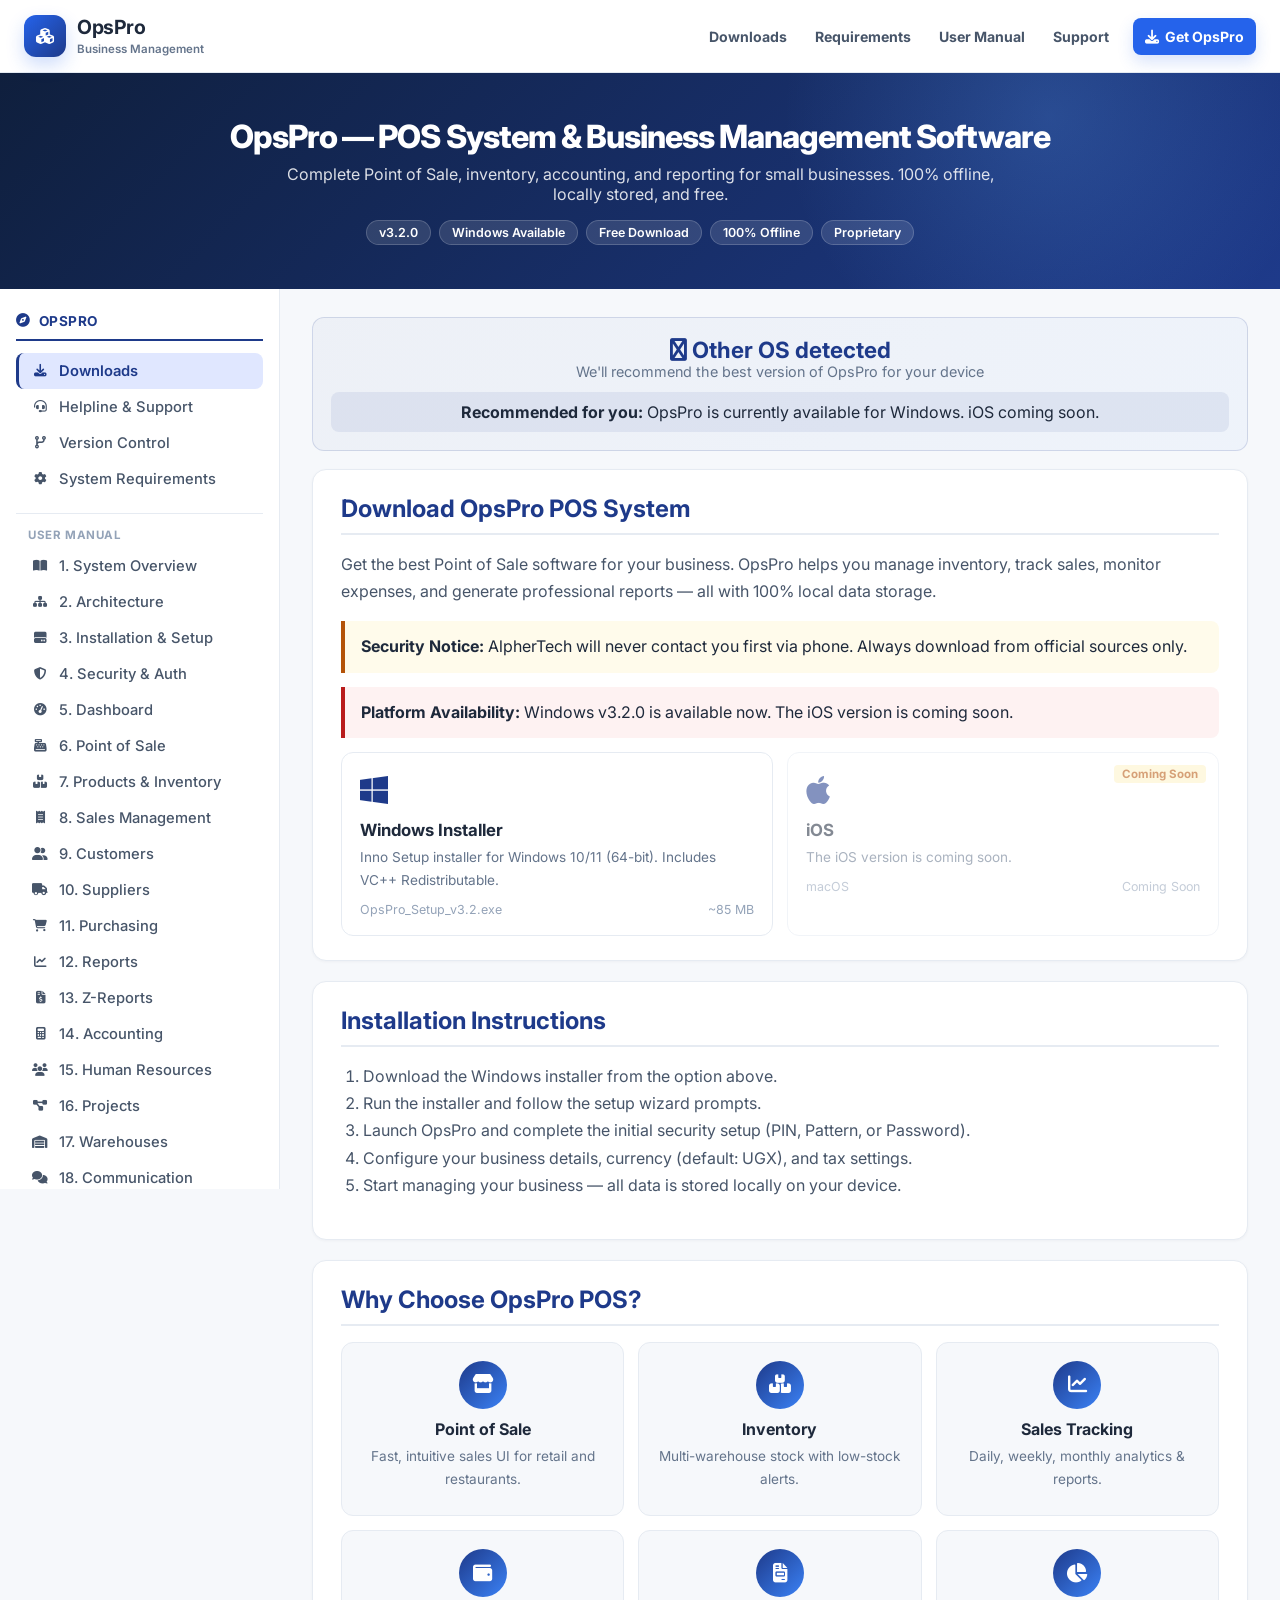
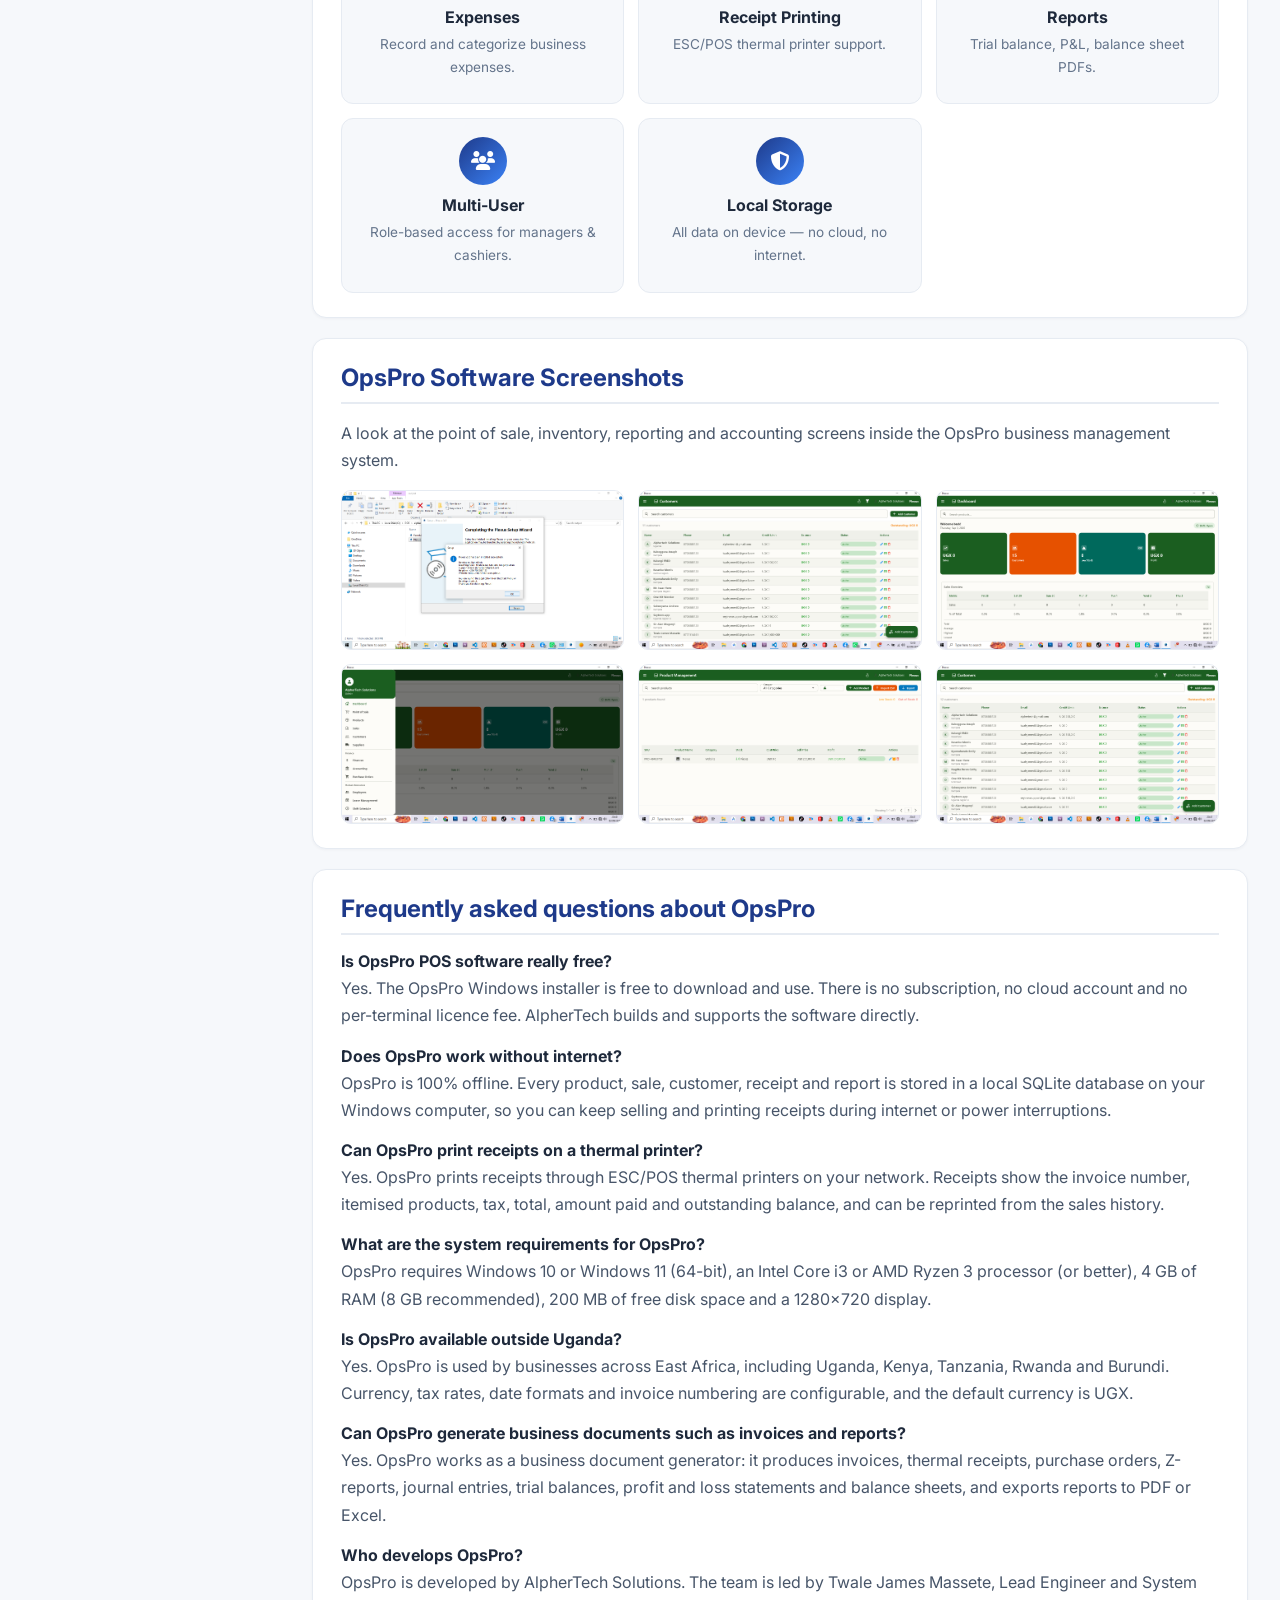
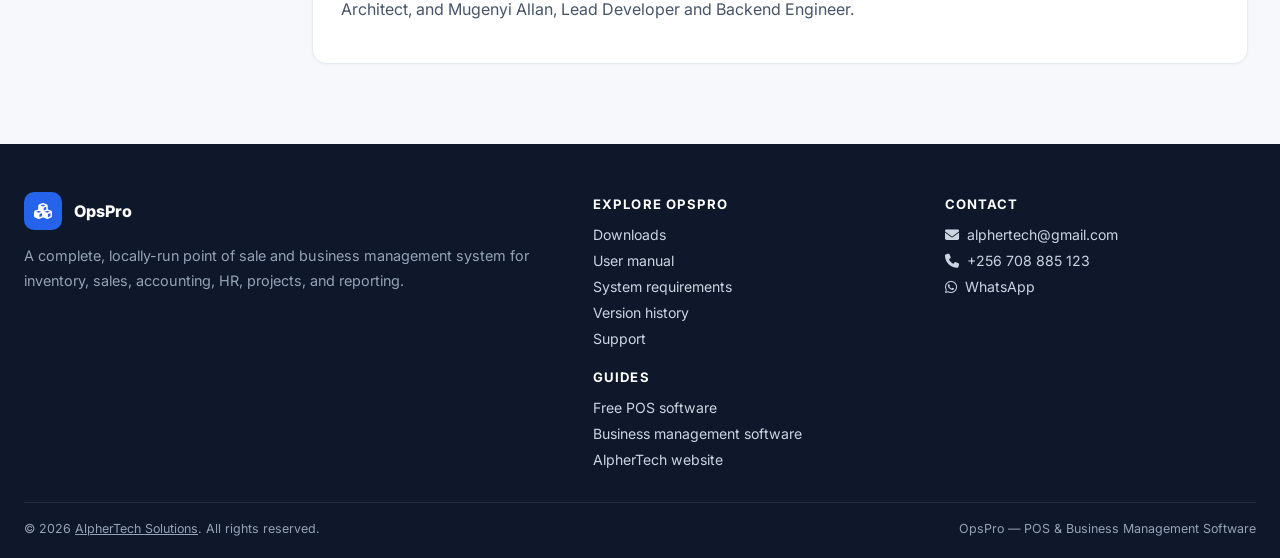
==== commit 9f1c2672: "seo" ====
--- a/index.html
+++ b/index.html
@@ -5,23 +5,44 @@
     <meta name="viewport" content="width=device-width, initial-scale=1.0">
     <meta http-equiv="X-UA-Compatible" content="IE=edge" />
 
-    <title>Plexus - POS System & Business Management Software | AlpherTech 2026</title>
-    <meta name="title" content="Plexus - POS System & Business Management Software | AlpherTech 2026" />
-    <meta name="description" content="Plexus is the best Point of Sale (POS) and business management software for small businesses. Manage inventory, sales, expenses, generate reports, and print receipts. 100% local data storage, no cloud required." />
-    <meta name="keywords" content="plexus, point of sale, POS system, business management software, sales management, inventory management, receipt printing, expense tracking, best POS software, small business POS, retail management, sales tracking, business reports, local database POS, offline POS system, uganda business software, kampala POS, east africa business tools, alphertech plexus, free POS software, windows POS, flutter pos system" />
+    <title>OpsPro POS System &amp; Free Business Management Software | AlpherTech</title>
+    <meta name="title" content="OpsPro POS System &amp; Free Business Management Software | AlpherTech" />
+    <meta name="description" content="OpsPro is a free point of sale (POS) and business management software for small businesses in Uganda and East Africa. Track sales and inventory, print thermal receipts, generate invoices and PDF reports — 100% offline on Windows." />
+    <meta name="keywords" content="opspro, alphertech, alphertech software, opspro pos, free pos software, free point of sale software, pos system, point of sale software, free business management software, free business management system, business management software, software management tools, receipt printing, business document generator, inventory management software, sales management software, expense tracking, offline pos system, windows pos software, kampala pos, uganda business software, east africa business software" />
     <meta name="author" content="AlpherTech Solutions" />
-    <meta name="robots" content="index, follow" />
-    <link rel="canonical" href="https://alphertech.com/plexus/index.html" />
-    <meta property="og:title" content="Plexus - Best POS System & Business Management Software" />
-    <meta property="og:description" content="The best Point of Sale and business management software for small businesses. 100% local storage, no cloud required." />
+    <meta name="publisher" content="AlpherTech Solutions" />
+    <meta name="robots" content="index, follow, max-snippet:-1, max-image-preview:large, max-video-preview:-1" />
+    <meta name="googlebot" content="index, follow, max-snippet:-1, max-image-preview:large" />
+    <meta name="theme-color" content="#1e3a8a" />
+    <meta name="application-name" content="OpsPro" />
+    <meta name="apple-mobile-web-app-title" content="OpsPro" />
+    <meta name="geo.region" content="UG-C" />
+    <meta name="geo.placename" content="Kampala, Uganda" />
+    <meta name="geo.position" content="0.3476;32.5825" />
+    <meta name="ICBM" content="0.3476, 32.5825" />
+    <link rel="canonical" href="https://opspro.alphertech.com/" />
+
+    <meta property="og:site_name" content="OpsPro by AlpherTech" />
+    <meta property="og:locale" content="en_UG" />
+    <meta property="og:title" content="OpsPro — Free POS System &amp; Business Management Software" />
+    <meta property="og:description" content="Free POS, inventory, accounting, receipt printing and business document generation for small businesses. 100% offline, locally stored, Windows." />
     <meta property="og:type" content="website" />
-    <meta property="og:url" content="https://alphertech.com/plexus/index.html" />
+    <meta property="og:url" content="https://opspro.alphertech.com/" />
+    <meta property="og:image" content="https://opspro.alphertech.com/assets/og-opspro.png" />
+    <meta property="og:image:width" content="1200" />
+    <meta property="og:image:height" content="630" />
+    <meta property="og:image:alt" content="OpsPro POS and business management software by AlpherTech" />
     <meta name="twitter:card" content="summary_large_image" />
-
-    <link rel="icon" href="../images/logo.png" type="image/png" sizes="32x32" />
-    <link rel="stylesheet" href="../css/style.css">
+    <meta name="twitter:title" content="OpsPro — Free POS &amp; Business Management Software" />
+    <meta name="twitter:description" content="Free offline POS system with inventory, thermal receipts, invoices and reports for small businesses in Uganda and East Africa." />
+    <meta name="twitter:image" content="https://opspro.alphertech.com/assets/og-opspro.png" />
+    <meta name="twitter:image:alt" content="OpsPro POS and business management software" />
+
+    <link rel="icon" href="assets/favicon.svg" type="image/svg+xml" />
+    <link rel="apple-touch-icon" href="assets/apple-touch-icon.png" />
     <link rel="preconnect" href="https://fonts.googleapis.com">
     <link rel="preconnect" href="https://fonts.gstatic.com" crossorigin>
+    <link rel="preconnect" href="https://cdnjs.cloudflare.com">
     <link href="https://fonts.googleapis.com/css2?family=Inter:wght@300;400;500;600;700;800&display=swap" rel="stylesheet">
     <link rel="stylesheet" href="https://cdnjs.cloudflare.com/ajax/libs/font-awesome/6.4.0/css/all.min.css">
 
@@ -50,6 +71,8 @@
             display: none !important;
         }
     </style>
+
+    <script>document.documentElement.classList.add('js');</script>
 
     <script>
         document.addEventListener('DOMContentLoaded', function() {
@@ -145,17 +168,18 @@
 
         * { box-sizing: border-box; }
 
-        .plexus-page { background: var(--bg); min-height: 100vh; }
-
-        .plexus-topbar {
+        .opspro-page { background: var(--bg); min-height: 100vh; }
+
+        .opspro-topbar {
             background: linear-gradient(135deg, #0f1f3d 0%, #1a2f5c 100%);
             color: #fff;
             padding: 32px 24px;
-        }
-        .plexus-topbar h1 { margin: 0; font-size: 2rem; font-weight: 800; }
-        .plexus-topbar p { margin: 8px 0 0; opacity: 0.85; max-width: 720px; }
-        .plexus-topbar .badges { margin-top: 16px; display: flex; gap: 8px; flex-wrap: wrap; }
-        .plexus-topbar .badge {
+            text-align: center;
+        }
+        .opspro-topbar h1 { margin: 0 auto; font-size: 2rem; font-weight: 800; }
+        .opspro-topbar p { margin: 8px auto 0; opacity: 0.85; max-width: 720px; }
+        .opspro-topbar .badges { margin-top: 16px; display: flex; gap: 8px; flex-wrap: wrap; justify-content: center; }
+        .opspro-topbar .badge {
             background: rgba(255,255,255,0.12);
             border: 1px solid rgba(255,255,255,0.18);
             color: #fff;
@@ -165,7 +189,7 @@
             font-weight: 600;
         }
 
-        .plexus-shell {
+        .opspro-shell {
             display: grid;
             grid-template-columns: var(--side-w) 1fr;
             align-items: start;
@@ -173,7 +197,7 @@
             margin: 0 auto;
         }
 
-        .plexus-side {
+        .opspro-side {
             background: #fff;
             border-right: 1px solid var(--line);
             padding: 24px 16px;
@@ -183,7 +207,7 @@
             max-height: 100vh;
             overflow-y: auto;
         }
-        .plexus-side h3 {
+        .opspro-side h3 {
             font-size: 0.85rem;
             text-transform: uppercase;
             letter-spacing: 0.5px;
@@ -195,8 +219,8 @@
             align-items: center;
             gap: 8px;
         }
-        .plexus-side ul { list-style: none; padding: 0; margin: 0 0 16px; }
-        .plexus-side li a {
+        .opspro-side ul { list-style: none; padding: 0; margin: 0 0 16px; }
+        .opspro-side li a {
             display: flex;
             align-items: center;
             gap: 10px;
@@ -209,15 +233,15 @@
             border-left: 3px solid transparent;
             transition: all 0.15s ease;
         }
-        .plexus-side li a:hover { background: #eef2ff; color: var(--brand); }
-        .plexus-side li a.active {
+        .opspro-side li a:hover { background: #eef2ff; color: var(--brand); }
+        .opspro-side li a.active {
             background: var(--brand-light);
             color: var(--brand);
             border-left-color: var(--brand);
             font-weight: 600;
         }
-        .plexus-side li a i { width: 18px; text-align: center; font-size: 0.85em; }
-        .plexus-side .sep {
+        .opspro-side li a i { width: 18px; text-align: center; font-size: 0.85em; }
+        .opspro-side .sep {
             padding: 14px 12px 6px;
             font-size: 0.72rem;
             text-transform: uppercase;
@@ -228,9 +252,10 @@
             margin-top: 8px;
         }
 
-        .plexus-content { padding: 28px 32px 60px; min-height: 60vh; }
-        .plexus-panel { display: none; }
-        .plexus-panel.active { display: block; animation: panelIn 0.25s ease; }
+        .opspro-content { padding: 28px 32px 60px; min-height: 60vh; }
+        .opspro-panel { margin-bottom: 4px; }
+        html.js .opspro-panel { display: none; }
+        html.js .opspro-panel.active { display: block; animation: panelIn 0.25s ease; }
         @keyframes panelIn {
             from { opacity: 0; transform: translateY(6px); }
             to   { opacity: 1; transform: translateY(0); }
@@ -461,70 +486,412 @@
         .kv-list li:last-child { border-bottom: 0; }
         .kv-list strong { color: var(--ink); min-width: 140px; }
 
+        html { scroll-behavior: smooth; }
+        body.opspro-page {
+            margin: 0;
+            font-family: Inter, Arial, sans-serif;
+            color: var(--ink);
+        }
+        .container { width: min(1400px, calc(100% - 48px)); margin-inline: auto; }
+
+        .opspro-header {
+            position: sticky;
+            top: 0;
+            z-index: 100;
+            background: rgba(255, 255, 255, 0.96);
+            border-bottom: 1px solid rgba(226, 232, 240, 0.9);
+            backdrop-filter: blur(14px);
+        }
+        .opspro-nav-wrap {
+            min-height: 72px;
+            display: flex;
+            align-items: center;
+            justify-content: space-between;
+            gap: 24px;
+        }
+        .opspro-brand {
+            display: inline-flex;
+            align-items: center;
+            gap: 11px;
+            color: var(--ink);
+            text-decoration: none;
+        }
+        .opspro-brand-mark {
+            width: 42px;
+            height: 42px;
+            display: grid;
+            place-items: center;
+            border-radius: 12px;
+            background: linear-gradient(135deg, #2563eb, #1e3a8a);
+            color: #fff;
+            box-shadow: 0 8px 18px rgba(37, 99, 235, 0.22);
+        }
+        .opspro-brand-copy { display: grid; line-height: 1.05; }
+        .opspro-brand-copy strong { font-size: 1.22rem; letter-spacing: -0.02em; }
+        .opspro-brand-copy small { margin-top: 5px; color: var(--muted); font-size: 0.72rem; font-weight: 600; }
+        .opspro-nav {
+            display: flex;
+            align-items: center;
+            gap: 4px;
+        }
+        .opspro-nav a {
+            padding: 10px 12px;
+            border-radius: 8px;
+            color: #475569;
+            font-size: 0.88rem;
+            font-weight: 700;
+            text-decoration: none;
+        }
+        .opspro-nav a:hover { background: #eff6ff; color: #1d4ed8; }
+        .opspro-nav .opspro-nav-cta {
+            margin-left: 8px;
+            background: #2563eb;
+            color: #fff;
+            box-shadow: 0 7px 16px rgba(37, 99, 235, 0.18);
+        }
+        .opspro-menu-btn {
+            display: none;
+            width: 42px;
+            height: 42px;
+            border: 1px solid var(--line);
+            border-radius: 10px;
+            background: #fff;
+            color: var(--ink);
+            cursor: pointer;
+        }
+        .opspro-topbar {
+            padding: 44px 24px;
+            background:
+                radial-gradient(circle at 82% 20%, rgba(96, 165, 250, 0.22), transparent 25%),
+                linear-gradient(135deg, #0f1f3d 0%, #1e3a8a 100%);
+        }
+        .opspro-topbar h1 { max-width: 820px; margin-inline: auto; letter-spacing: -0.03em; }
+
+        .opspro-footer {
+            background: #0f172a;
+            color: #cbd5e1;
+            padding: 48px 24px 22px;
+        }
+        .opspro-footer-grid {
+            display: grid;
+            grid-template-columns: 1.7fr 1fr 1fr;
+            gap: 40px;
+            max-width: 1400px;
+            margin: 0 auto;
+        }
+        .opspro-footer-brand { display: flex; align-items: center; gap: 12px; color: #fff; font-weight: 800; }
+        .opspro-footer-mark {
+            width: 38px;
+            height: 38px;
+            display: grid;
+            place-items: center;
+            border-radius: 10px;
+            background: #2563eb;
+        }
+        .opspro-footer-copy { max-width: 520px; margin: 14px 0 0; color: #94a3b8; line-height: 1.7; font-size: 0.9rem; }
+        .opspro-footer h4 { margin: 4px 0 14px; color: #fff; font-size: 0.82rem; text-transform: uppercase; letter-spacing: 0.08em; }
+        .opspro-footer-links { display: grid; gap: 9px; }
+        .opspro-footer-links a { color: #cbd5e1; text-decoration: none; font-size: 0.88rem; }
+        .opspro-footer-links a:hover { color: #60a5fa; }
+        .opspro-footer-bottom {
+            max-width: 1400px;
+            margin: 34px auto 0;
+            padding-top: 18px;
+            border-top: 1px solid rgba(148, 163, 184, 0.16);
+            display: flex;
+            justify-content: space-between;
+            gap: 20px;
+            color: #94a3b8;
+            font-size: 0.78rem;
+        }
+        .opspro-footer-bottom p { margin: 0; }
+
+        @media (max-width: 760px) {
+            .container { width: min(100% - 32px, 1400px); }
+            .opspro-menu-btn { display: grid; place-items: center; }
+            .opspro-nav {
+                position: absolute;
+                left: 16px;
+                right: 16px;
+                top: 64px;
+                display: none;
+                padding: 10px;
+                border: 1px solid var(--line);
+                border-radius: 12px;
+                background: #fff;
+                box-shadow: 0 16px 40px rgba(15, 23, 42, 0.14);
+            }
+            .opspro-nav.open { display: grid; }
+            .opspro-nav a { display: block; }
+            .opspro-nav .opspro-nav-cta { margin: 4px 0 0; text-align: center; }
+            .opspro-footer-grid { grid-template-columns: 1fr; gap: 28px; }
+            .opspro-footer-bottom { flex-direction: column; }
+            .opspro-topbar { padding: 34px 16px; }
+        }
+
         @media (max-width: 900px) {
-            .plexus-shell { grid-template-columns: 1fr; }
-            .plexus-side {
+            .opspro-shell { grid-template-columns: 1fr; }
+            .opspro-side {
                 position: relative;
                 max-height: none;
                 border-right: 0;
                 border-bottom: 1px solid var(--line);
             }
-            .plexus-content { padding: 20px; }
-            .plexus-topbar h1 { font-size: 1.5rem; }
-        }
+            .opspro-content { padding: 20px; }
+            .opspro-topbar h1 { font-size: 1.5rem; }
+        }
+
+        .shot-grid {
+            display: grid;
+            grid-template-columns: repeat(auto-fit, minmax(220px, 1fr));
+            gap: 14px;
+        }
+        .shot-grid figure { margin: 0; }
+        .shot-grid img {
+            width: 100%;
+            height: auto;
+            display: block;
+            border-radius: 10px;
+            border: 1px solid var(--line);
+            background: var(--bg);
+        }
+        .shot-grid figcaption { margin-top: 6px; font-size: 0.78rem; color: var(--muted); }
+
+        .faq-item { margin: 0 0 16px; }
+        .faq-item h3 { margin: 0 0 4px; font-size: 1rem; }
+        .faq-item p { margin: 0; }
     </style>
+
+    <script type="application/ld+json">
+    {
+      "@context": "https://schema.org",
+      "@graph": [
+        {
+          "@type": "Organization",
+          "@id": "https://opspro.alphertech.com/#organization",
+          "name": "AlpherTech Solutions",
+          "alternateName": "AlpherTech",
+          "url": "https://alphertech.com/",
+          "logo": {
+            "@type": "ImageObject",
+            "url": "https://opspro.alphertech.com/assets/og-opspro.png",
+            "width": 1200,
+            "height": 630
+          },
+          "email": "alphertech@gmail.com",
+          "telephone": "+256708885123",
+          "description": "AlpherTech Solutions builds OpsPro, a free offline point of sale and business management software for small businesses in Uganda and East Africa.",
+          "address": {
+            "@type": "PostalAddress",
+            "addressLocality": "Kampala",
+            "addressCountry": "UG"
+          },
+          "areaServed": ["Uganda", "Kenya", "Tanzania", "Rwanda", "Burundi"],
+          "founder": { "@id": "https://opspro.alphertech.com/#twale-james" },
+          "employee": { "@id": "https://opspro.alphertech.com/#mugenyi-allan" },
+          "sameAs": ["https://github.com/alphertech"]
+        },
+        {
+          "@type": "Person",
+          "@id": "https://opspro.alphertech.com/#twale-james",
+          "name": "Twale James Massete",
+          "jobTitle": "Lead Engineer and System Architect",
+          "worksFor": { "@id": "https://opspro.alphertech.com/#organization" },
+          "knowsAbout": ["Business management software", "Point of sale systems", "Flutter", "SQLite"]
+        },
+        {
+          "@type": "Person",
+          "@id": "https://opspro.alphertech.com/#mugenyi-allan",
+          "name": "Mugenyi Allan",
+          "jobTitle": "Lead Developer and Backend Engineer",
+          "worksFor": { "@id": "https://opspro.alphertech.com/#organization" },
+          "knowsAbout": ["Backend engineering", "Point of sale systems", "Database design", "Flutter"]
+        },
+        {
+          "@type": "WebSite",
+          "@id": "https://opspro.alphertech.com/#website",
+          "url": "https://opspro.alphertech.com/",
+          "name": "OpsPro by AlpherTech",
+          "alternateName": ["OpsPro POS", "OpsPro Business Management Software"],
+          "inLanguage": "en-UG",
+          "publisher": { "@id": "https://opspro.alphertech.com/#organization" }
+        },
+        {
+          "@type": "WebPage",
+          "@id": "https://opspro.alphertech.com/#webpage",
+          "url": "https://opspro.alphertech.com/",
+          "name": "OpsPro POS System and Free Business Management Software",
+          "description": "Free offline POS system and business management software for small businesses. Sales, inventory, accounting, receipt printing, business documents and reports.",
+          "isPartOf": { "@id": "https://opspro.alphertech.com/#website" },
+          "about": { "@id": "https://opspro.alphertech.com/#software" },
+          "inLanguage": "en-UG",
+          "primaryImageOfPage": {
+            "@type": "ImageObject",
+            "url": "https://opspro.alphertech.com/assets/og-opspro.png"
+          }
+        },
+        {
+          "@type": "SoftwareApplication",
+          "@id": "https://opspro.alphertech.com/#software",
+          "name": "OpsPro",
+          "alternateName": ["OpsPro POS", "OpsPro Business Management System"],
+          "applicationCategory": "BusinessApplication",
+          "applicationSubCategory": "Point of Sale and Business Management Software",
+          "operatingSystem": "Windows 10, Windows 11 (64-bit)",
+          "softwareVersion": "3.2.0",
+          "softwareRequirements": "Windows 10 or 11 64-bit, 4 GB RAM (8 GB recommended), 200 MB free disk space, optional ESC/POS thermal receipt printer and barcode scanner.",
+          "fileSize": "85MB",
+          "inLanguage": "en",
+          "isAccessibleForFree": true,
+          "offers": {
+            "@type": "Offer",
+            "price": "0",
+            "priceCurrency": "UGX",
+            "availability": "https://schema.org/InStock",
+            "url": "https://opspro.alphertech.com/#downloads"
+          },
+          "downloadUrl": "https://opspro.alphertech.com/OpsPro_Setup_v3.2.exe",
+          "publisher": { "@id": "https://opspro.alphertech.com/#organization" },
+          "datePublished": "2025-10-01",
+          "dateModified": "2026-08-01",
+          "featureList": [
+            "Free point of sale (POS) checkout with barcode scanning",
+            "Inventory and multi-warehouse stock management",
+            "Thermal receipt printing with ESC/POS printers",
+            "Invoice, quotation and purchase order generation",
+            "Sales, customer and supplier management",
+            "Expense tracking and double-entry accounting",
+            "Trial balance, profit and loss and balance sheet reports",
+            "Z-reports and daily cash-up closing",
+            "HR, payroll records, leave and shift scheduling",
+            "Projects, tasks and time entries",
+            "PDF and Excel report exports",
+            "100% offline local SQLite data storage"
+          ],
+          "screenshot": [
+            "https://opspro.alphertech.com/assets/screenshots/opspro-pos-1.png",
+            "https://opspro.alphertech.com/assets/screenshots/opspro-pos-2.png",
+            "https://opspro.alphertech.com/assets/screenshots/opspro-pos-3.png",
+            "https://opspro.alphertech.com/assets/screenshots/opspro-pos-4.png"
+          ]
+        },
+        {
+          "@type": "BreadcrumbList",
+          "@id": "https://opspro.alphertech.com/#breadcrumb",
+          "itemListElement": [
+            { "@type": "ListItem", "position": 1, "name": "Home", "item": "https://opspro.alphertech.com/" },
+            { "@type": "ListItem", "position": 2, "name": "OpsPro POS Downloads", "item": "https://opspro.alphertech.com/#downloads" },
+            { "@type": "ListItem", "position": 3, "name": "User Manual", "item": "https://opspro.alphertech.com/#overview" }
+          ]
+        },
+        {
+          "@type": "HowTo",
+          "@id": "https://opspro.alphertech.com/#install-howto",
+          "name": "How to install OpsPro POS and business management software on Windows",
+          "description": "Install the free OpsPro POS system on a Windows 10 or Windows 11 computer and complete the first-run security setup.",
+          "totalTime": "PT10M",
+          "tool": [{ "@type": "HowToTool", "name": "Windows 10 or Windows 11 computer" }],
+          "step": [
+            { "@type": "HowToStep", "position": 1, "name": "Download the installer", "text": "Download OpsPro_Setup_v3.2.exe from the official OpsPro downloads page." },
+            { "@type": "HowToStep", "position": 2, "name": "Run the setup wizard", "text": "Open the installer and follow the Inno Setup wizard prompts to install OpsPro." },
+            { "@type": "HowToStep", "position": 3, "name": "Create your security method", "text": "Launch OpsPro and complete the security setup by choosing a PIN, pattern or password." },
+            { "@type": "HowToStep", "position": 4, "name": "Configure business settings", "text": "Set your business details, currency (default UGX), tax rate and invoice prefix." },
+            { "@type": "HowToStep", "position": 5, "name": "Start selling", "text": "Add products and customers, open the POS screen and record your first sale. All data is stored locally on the device." }
+          ]
+        },
+        {
+          "@type": "FAQPage",
+          "@id": "https://opspro.alphertech.com/#faq",
+          "mainEntity": [
+            {
+              "@type": "Question",
+              "name": "Is OpsPro POS software really free?",
+              "acceptedAnswer": {
+                "@type": "Answer",
+                "text": "Yes. The OpsPro Windows installer is free to download and use. There is no subscription, no cloud account and no per-terminal licence fee. AlpherTech builds and supports the software directly."
+              }
+            },
+            {
+              "@type": "Question",
+              "name": "Does OpsPro work without internet?",
+              "acceptedAnswer": {
+                "@type": "Answer",
+                "text": "OpsPro is 100% offline. Every product, sale, customer, receipt and report is stored in a local SQLite database on your Windows computer, so you can keep selling and printing receipts during internet or power interruptions."
+              }
+            },
+            {
+              "@type": "Question",
+              "name": "Can OpsPro print receipts on a thermal printer?",
+              "acceptedAnswer": {
+                "@type": "Answer",
+                "text": "Yes. OpsPro prints receipts through ESC/POS thermal printers on your network. Receipts show the invoice number, itemised products, tax, total, amount paid and outstanding balance, and can be reprinted from the sales history."
+              }
+            },
+            {
+              "@type": "Question",
+              "name": "What are the system requirements for OpsPro?",
+              "acceptedAnswer": {
+                "@type": "Answer",
+                "text": "OpsPro requires Windows 10 or Windows 11 (64-bit), an Intel Core i3 or AMD Ryzen 3 processor (or better), 4 GB of RAM (8 GB recommended), 200 MB of free disk space and a 1280x720 display."
+              }
+            },
+            {
+              "@type": "Question",
+              "name": "Is OpsPro available outside Uganda?",
+              "acceptedAnswer": {
+                "@type": "Answer",
+                "text": "Yes. OpsPro is used by businesses across East Africa, including Uganda, Kenya, Tanzania, Rwanda and Burundi. Currency, tax rates, date formats and invoice numbering are configurable, and the default currency is UGX."
+              }
+            },
+            {
+              "@type": "Question",
+              "name": "Can OpsPro generate business documents such as invoices and reports?",
+              "acceptedAnswer": {
+                "@type": "Answer",
+                "text": "Yes. OpsPro works as a business document generator: it produces invoices, thermal receipts, purchase orders, Z-reports, journal entries, trial balances, profit and loss statements and balance sheets, and exports reports to PDF or Excel."
+              }
+            },
+            {
+              "@type": "Question",
+              "name": "Who develops OpsPro?",
+              "acceptedAnswer": {
+                "@type": "Answer",
+                "text": "OpsPro is developed by AlpherTech Solutions. The team is led by Twale James Massete, Lead Engineer and System Architect, and Mugenyi Allan, Lead Developer and Backend Engineer."
+              }
+            }
+          ]
+        }
+      ]
+    }
+    </script>
 </head>
-<body class="plexus-page">
-
-    <header class="header">
-        <div class="container nav-container">
-            <a href="../index.html" class="logo" aria-label="AlpherTech Solutions Home">
-                <img class="logo-icon" src="../images/logo.png" alt="AlpherTech Solutions" />
-                <span>AlpherTech Solutions</span>
+<body class="opspro-page">
+
+    <header class="opspro-header" id="top">
+        <div class="container opspro-nav-wrap">
+            <a href="#top" class="opspro-brand" aria-label="OpsPro home">
+                <span class="opspro-brand-mark"><i class="fas fa-cubes"></i></span>
+                <span class="opspro-brand-copy">
+                    <strong>OpsPro</strong>
+                    <small>Business Management</small>
+                </span>
             </a>
-            <nav class="nav-desktop" aria-label="Primary">
-                <a class="nav-link" href="../index.html">Home</a>
-                <a class="nav-link" href="../services.html">Services</a>
-                <a class="nav-link" href="../about.html">About</a>
-                <a class="nav-link" href="../blog.html">Blog</a>
-                <a class="nav-link" href="../contact.html">Contact</a>
-                <div class="nav-dropdown">
-                    <a class="nav-link dropdown-toggle active" href="#" aria-haspopup="true" aria-expanded="false">Products <i class="fas fa-chevron-down" style="font-size: 0.65em; margin-left: 4px;"></i></a>
-                    <div class="dropdown-menu">
-                        <a href="../seytrons-landing/seytrons.html" class="dropdown-item">Seytrons</a>
-                        <a href="index.html" class="dropdown-item">Plexus</a>
-                    </div>
-                </div>
-                <a class="nav-link" href="../freelance_and_join.html">Join Us</a>
-                <a class="nav-cta nav-cta-tight" href="../contact.html">Get Started</a>
+            <nav class="opspro-nav" id="opsproNav" aria-label="Primary">
+                <a href="#" data-target="downloads">Downloads</a>
+                <a href="#" data-target="system">Requirements</a>
+                <a href="#" data-target="overview">User Manual</a>
+                <a href="#" data-target="helpline">Support</a>
+                <a href="#" class="opspro-nav-cta" data-target="downloads"><i class="fas fa-download"></i>&nbsp; Get OpsPro</a>
             </nav>
-            <button class="mobile-menu-btn" aria-label="Toggle menu" aria-controls="mobileMenu" aria-expanded="false">
-                <span class="hamburger" aria-hidden="true"></span>
+            <button class="opspro-menu-btn" type="button" aria-label="Toggle navigation" aria-controls="opsproNav" aria-expanded="false">
+                <i class="fas fa-bars"></i>
             </button>
         </div>
-        <div class="mobile-menu" id="mobileMenu" aria-hidden="true">
-            <nav class="mobile-nav" aria-label="Mobile">
-                <a class="nav-link" href="../index.html">Home</a>
-                <a class="nav-link" href="../services.html">Services</a>
-                <a class="nav-link" href="../about.html">About</a>
-                <a class="nav-link" href="../blog.html">Blog</a>
-                <a class="nav-link" href="../contact.html">Contact</a>
-                <div class="mobile-dropdown">
-                    <a class="nav-link mobile-dropdown-toggle" href="#" aria-haspopup="true" aria-expanded="false">Products <i class="fas fa-chevron-down" style="font-size: 0.65em; margin-left: 4px;"></i></a>
-                    <div class="mobile-dropdown-menu">
-                        <a href="../seytrons-landing/seytrons.html" class="nav-link">Seytrons</a>
-                        <a href="index.html" class="nav-link">Plexus</a>
-                    </div>
-                </div>
-                <a class="nav-link" href="../freelance_and_join.html">Join Us</a>
-                <a class="nav-cta mt-md" href="../contact.html">Get Started</a>
-            </nav>
-        </div>
     </header>
 
-    <section class="plexus-topbar">
+    <section class="opspro-topbar">
         <div class="container">
-            <h1>Plexus — POS System & Business Management Software</h1>
+            <h1>OpsPro — POS System & Business Management Software</h1>
             <p>Complete Point of Sale, inventory, accounting, and reporting for small businesses. 100% offline, locally stored, and free.</p>
             <div class="badges">
                 <span class="badge">v3.2.0</span>
@@ -536,17 +903,17 @@
         </div>
     </section>
 
-    <div class="plexus-shell">
-        <aside class="plexus-side" aria-label="Plexus navigation">
-            <h3><i class="fas fa-compass"></i> Plexus</h3>
-            <ul id="plexusMenu">
+    <div class="opspro-shell">
+        <aside class="opspro-side" aria-label="OpsPro navigation">
+            <h3><i class="fas fa-compass"></i> OpsPro</h3>
+            <ul id="opsproMenu">
                 <li><a href="#" class="active" data-target="downloads"><i class="fas fa-download"></i> Downloads</a></li>
                 <li><a href="#" data-target="helpline"><i class="fas fa-headset"></i> Helpline & Support</a></li>
                 <li><a href="#" data-target="versions"><i class="fas fa-code-branch"></i> Version Control</a></li>
                 <li><a href="#" data-target="system"><i class="fas fa-cog"></i> System Requirements</a></li>
             </ul>
             <div class="sep">User Manual</div>
-            <ul id="plexusManualMenu">
+            <ul id="opsproManualMenu">
                 <li><a href="#" data-target="overview"><i class="fas fa-book-open"></i> 1. System Overview</a></li>
                 <li><a href="#" data-target="architecture"><i class="fas fa-sitemap"></i> 2. Architecture</a></li>
                 <li><a href="#" data-target="installation"><i class="fas fa-hdd"></i> 3. Installation & Setup</a></li>
@@ -573,28 +940,28 @@
             </ul>
         </aside>
 
-        <main class="plexus-content">
+        <main class="opspro-content">
 
             <!-- ===== DOWNLOADS ===== -->
-            <section id="p-downloads" class="plexus-panel active">
+            <section id="p-downloads" class="opspro-panel active">
                 <div class="info-row">
                     <div class="os-name" id="detectedOs"><i class="fas fa-desktop"></i> Detecting your OS...</div>
-                    <div class="os-sub">We'll recommend the best version of Plexus for your device</div>
+                    <div class="os-sub">We'll recommend the best version of OpsPro for your device</div>
                     <div class="recommendation" id="osRecommendation">
                         <strong>Recommended for you:</strong> <span id="recommendedVersion"></span>
                     </div>
                 </div>
                 <div class="panel-card">
-                    <h2>Download Plexus POS System</h2>
-                    <p>Get the best Point of Sale software for your business. Plexus helps you manage inventory, track sales, monitor expenses, and generate professional reports — all with 100% local data storage.</p>
+                    <h2>Download OpsPro POS System</h2>
+                    <p>Get the best Point of Sale software for your business. OpsPro helps you manage inventory, track sales, monitor expenses, and generate professional reports — all with 100% local data storage.</p>
                     <div class="callout warning"><p><strong>Security Notice:</strong> AlpherTech will never contact you first via phone. Always download from official sources only.</p></div>
                     <div class="callout error"><p><strong>Platform Availability:</strong> Windows v3.2.0 is available now. The iOS version is coming soon.</p></div>
                     <div class="download-grid">
-                        <a href="Plexus_Setup_v3.2.exe" class="download-card">
+                        <a href="OpsPro_Setup_v3.2.exe" class="download-card">
                             <div class="ico"><i class="fab fa-windows"></i></div>
                             <h4>Windows Installer</h4>
                             <p>Inno Setup installer for Windows 10/11 (64-bit). Includes VC++ Redistributable.</p>
-                            <div class="meta"><span>Plexus_Setup_v3.2.exe</span><span>~85 MB</span></div>
+                            <div class="meta"><span>OpsPro_Setup_v3.2.exe</span><span>~85 MB</span></div>
                         </a>
                         <div class="download-card soon"><div class="ico"><i class="fab fa-apple"></i></div><h4>iOS</h4><p>The iOS version is coming soon.</p><div class="meta"><span>macOS</span><span>Coming Soon</span></div></div>
                     </div>
@@ -604,34 +971,77 @@
                     <ol>
                         <li>Download the Windows installer from the option above.</li>
                         <li>Run the installer and follow the setup wizard prompts.</li>
-                        <li>Launch Plexus and complete the initial security setup (PIN, Pattern, or Password).</li>
+                        <li>Launch OpsPro and complete the initial security setup (PIN, Pattern, or Password).</li>
                         <li>Configure your business details, currency (default: UGX), and tax settings.</li>
                         <li>Start managing your business — all data is stored locally on your device.</li>
                     </ol>
                 </div>
                 <div class="panel-card">
-                    <h2>Why Choose Plexus POS?</h2>
+                    <h2>Why Choose OpsPro POS?</h2>
                     <div class="helpline-grid">
                         <div class="helpline-card"><div class="ico"><i class="fas fa-store"></i></div><h4>Point of Sale</h4><p>Fast, intuitive sales UI for retail and restaurants.</p></div>
                         <div class="helpline-card"><div class="ico"><i class="fas fa-boxes"></i></div><h4>Inventory</h4><p>Multi-warehouse stock with low-stock alerts.</p></div>
-                        <div class="helpline-card"><div class="ico"><i class="fas fa-chart-line"></i></div><h4>Sales Tracking</h4><p>Daily, weekly, monthly analytics & reports.</p></div>
+                        <div class="helpline-card"><div class="ico"><i class="fas fa-chart-line"></i></div><h4>Sales Tracking</h4><p>Daily, weekly, monthly analytics &amp; reports.</p></div>
                         <div class="helpline-card"><div class="ico"><i class="fas fa-wallet"></i></div><h4>Expenses</h4><p>Record and categorize business expenses.</p></div>
                         <div class="helpline-card"><div class="ico"><i class="fas fa-file-invoice"></i></div><h4>Receipt Printing</h4><p>ESC/POS thermal printer support.</p></div>
-                        <div class="helpline-card"><div class="ico"><i class="fas fa-chart-pie"></i></div><h4>Reports</h4><p>Trial balance, P&L, balance sheet PDFs.</p></div>
-                        <div class="helpline-card"><div class="ico"><i class="fas fa-users"></i></div><h4>Multi-User</h4><p>Role-based access for managers & cashiers.</p></div>
+                        <div class="helpline-card"><div class="ico"><i class="fas fa-chart-pie"></i></div><h4>Reports</h4><p>Trial balance, P&amp;L, balance sheet PDFs.</p></div>
+                        <div class="helpline-card"><div class="ico"><i class="fas fa-users"></i></div><h4>Multi-User</h4><p>Role-based access for managers &amp; cashiers.</p></div>
                         <div class="helpline-card"><div class="ico"><i class="fas fa-shield-alt"></i></div><h4>Local Storage</h4><p>All data on device — no cloud, no internet.</p></div>
                     </div>
                 </div>
+                <div class="panel-card">
+                    <h2>OpsPro Software Screenshots</h2>
+                    <p>A look at the point of sale, inventory, reporting and accounting screens inside the OpsPro business management system.</p>
+                    <div class="shot-grid">
+                        <figure><img src="assets/screenshots/opspro-pos-1.png" alt="OpsPro POS and business management software screenshot 1" width="1366" height="768" loading="lazy" decoding="async"></figure>
+                        <figure><img src="assets/screenshots/opspro-pos-2.png" alt="OpsPro POS software screenshot 2 showing a sales workflow" width="1366" height="768" loading="lazy" decoding="async"></figure>
+                        <figure><img src="assets/screenshots/opspro-pos-3.png" alt="OpsPro business management software screenshot 3" width="1366" height="768" loading="lazy" decoding="async"></figure>
+                        <figure><img src="assets/screenshots/opspro-pos-4.png" alt="OpsPro offline POS system screenshot 4" width="1366" height="768" loading="lazy" decoding="async"></figure>
+                        <figure><img src="assets/screenshots/opspro-pos-5.png" alt="OpsPro inventory and sales management screenshot 5" width="1366" height="768" loading="lazy" decoding="async"></figure>
+                        <figure><img src="assets/screenshots/opspro-pos-6.png" alt="OpsPro reporting and accounting screenshot 6" width="1366" height="768" loading="lazy" decoding="async"></figure>
+                    </div>
+                </div>
+                <div class="panel-card">
+                    <h2>Frequently asked questions about OpsPro</h2>
+                    <div class="faq-item">
+                        <h3>Is OpsPro POS software really free?</h3>
+                        <p>Yes. The OpsPro Windows installer is free to download and use. There is no subscription, no cloud account and no per-terminal licence fee. AlpherTech builds and supports the software directly.</p>
+                    </div>
+                    <div class="faq-item">
+                        <h3>Does OpsPro work without internet?</h3>
+                        <p>OpsPro is 100% offline. Every product, sale, customer, receipt and report is stored in a local SQLite database on your Windows computer, so you can keep selling and printing receipts during internet or power interruptions.</p>
+                    </div>
+                    <div class="faq-item">
+                        <h3>Can OpsPro print receipts on a thermal printer?</h3>
+                        <p>Yes. OpsPro prints receipts through ESC/POS thermal printers on your network. Receipts show the invoice number, itemised products, tax, total, amount paid and outstanding balance, and can be reprinted from the sales history.</p>
+                    </div>
+                    <div class="faq-item">
+                        <h3>What are the system requirements for OpsPro?</h3>
+                        <p>OpsPro requires Windows 10 or Windows 11 (64-bit), an Intel Core i3 or AMD Ryzen 3 processor (or better), 4 GB of RAM (8 GB recommended), 200 MB of free disk space and a 1280×720 display.</p>
+                    </div>
+                    <div class="faq-item">
+                        <h3>Is OpsPro available outside Uganda?</h3>
+                        <p>Yes. OpsPro is used by businesses across East Africa, including Uganda, Kenya, Tanzania, Rwanda and Burundi. Currency, tax rates, date formats and invoice numbering are configurable, and the default currency is UGX.</p>
+                    </div>
+                    <div class="faq-item">
+                        <h3>Can OpsPro generate business documents such as invoices and reports?</h3>
+                        <p>Yes. OpsPro works as a business document generator: it produces invoices, thermal receipts, purchase orders, Z-reports, journal entries, trial balances, profit and loss statements and balance sheets, and exports reports to PDF or Excel.</p>
+                    </div>
+                    <div class="faq-item">
+                        <h3>Who develops OpsPro?</h3>
+                        <p>OpsPro is developed by AlpherTech Solutions. The team is led by Twale James Massete, Lead Engineer and System Architect, and Mugenyi Allan, Lead Developer and Backend Engineer.</p>
+                    </div>
+                </div>
             </section>
 
             <!-- ===== HELPLINE ===== -->
-            <section id="p-helpline" class="plexus-panel">
+            <section id="p-helpline" class="opspro-panel">
                 <div class="panel-card">
                     <h2>Helpline & Support</h2>
                     <div class="helpline-grid">
                         <div class="helpline-card"><div class="ico"><i class="fas fa-envelope"></i></div><h4>Email Support</h4><p>For inquiries, bug reports, and feature requests.</p><a href="mailto:alphertech@gmail.com">alphertech@gmail.com</a></div>
                         <div class="helpline-card"><div class="ico"><i class="fas fa-phone"></i></div><h4>Phone Helpline</h4><p>Call us for urgent support during business hours (EAT).</p><a href="tel:+256708885123">+256 708 885 123</a></div>
-                        <div class="helpline-card"><div class="ico"><i class="fas fa-globe"></i></div><h4>Official Website</h4><p>Documentation, updates, and online resources.</p><a href="https://alphertech.com/plexus">alphertech.com/plexus</a></div>
+                        <div class="helpline-card"><div class="ico"><i class="fas fa-book-open"></i></div><h4>Documentation</h4><p>Use the built-in user manual for setup and daily operations.</p><a href="#" data-target="overview">Open manual</a></div>
                         <div class="helpline-card"><div class="ico"><i class="fas fa-comment-dots"></i></div><h4>In-App Support</h4><p>Access help directly from the application menu.</p><a href="#">Navigate to /support route</a></div>
                     </div>
                 </div>
@@ -654,7 +1064,7 @@
             </section>
 
             <!-- ===== VERSIONS ===== -->
-            <section id="p-versions" class="plexus-panel">
+            <section id="p-versions" class="opspro-panel">
                 <div class="panel-card">
                     <h2>Version Control</h2>
                     <div class="version-item current">
@@ -708,7 +1118,7 @@
                     <ul class="kv-list">
                         <li><strong>License:</strong> Proprietary — All rights reserved by AlpherTech</li>
                         <li><strong>Copyright:</strong> © 2026 AlpherTech</li>
-                        <li><strong>App ID:</strong> com.alphertech.plexus</li>
+                        <li><strong>App ID:</strong> com.alphertech.opspro</li>
                         <li><strong>Data Storage:</strong> 100% Local (SQLite) — No cloud sync</li>
                         <li><strong>Security:</strong> PIN/Pattern/Password lock, session encryption, crash logging</li>
                     </ul>
@@ -716,10 +1126,10 @@
             </section>
 
             <!-- ===== SYSTEM ===== -->
-            <section id="p-system" class="plexus-panel">
+            <section id="p-system" class="opspro-panel">
                 <div class="panel-card">
                     <h2>System Requirements</h2>
-                    <p>Plexus runs efficiently on most modern Windows computers. Check the requirements below to ensure compatibility.</p>
+                    <p>OpsPro runs efficiently on most modern Windows computers. Check the requirements below to ensure compatibility.</p>
                     <h3>Windows (Available)</h3>
                     <div class="req-grid">
                         <div class="req-item"><h5>OS</h5><p>Windows 10/11 (64-bit)</p></div>
@@ -745,10 +1155,10 @@
             </section>
 
             <!-- ===== USER MANUAL: 1. Overview ===== -->
-            <section id="p-overview" class="plexus-panel">
+            <section id="p-overview" class="opspro-panel">
                 <div class="panel-card">
                     <h2>1. System Overview</h2>
-                    <p><strong>Plexus</strong> is a comprehensive, locally-run Point of Sale (POS) and Business Management System built by <strong>AlpherTech</strong>. It combines retail checkout, inventory control, accounting, HR, project management, and reporting into a single desktop application.</p>
+                    <p><strong>OpsPro</strong> is a comprehensive, locally-run Point of Sale (POS) and Business Management System built by <strong>AlpherTech</strong>. It combines retail checkout, inventory control, accounting, HR, project management, and reporting into a single desktop application.</p>
                     <p>Designed for small to medium businesses — agro-input shops, retail stores, and service providers — that need fast, offline-capable transaction processing alongside full business administration.</p>
                     <h3>Key Capabilities</h3>
                     <ul>
@@ -769,10 +1179,10 @@
             </section>
 
             <!-- ===== 2. Architecture ===== -->
-            <section id="p-architecture" class="plexus-panel">
+            <section id="p-architecture" class="opspro-panel">
                 <div class="panel-card">
                     <h2>2. Architecture &amp; Technology</h2>
-                    <p>Plexus is built with <strong>Flutter</strong> for a native desktop experience on Windows. An iOS version is planned for the future. Data is stored locally in a <strong>SQLite</strong> database via the <code>sqflite</code> plugin, with <strong>Provider</strong> for state management.</p>
+                    <p>OpsPro is built with <strong>Flutter</strong> for a native desktop experience on Windows. An iOS version is planned for the future. Data is stored locally in a <strong>SQLite</strong> database via the <code>sqflite</code> plugin, with <strong>Provider</strong> for state management.</p>
                     <h3>Core Libraries</h3>
                     <table>
                         <tr><th>Library</th><th>Purpose</th></tr>
@@ -794,10 +1204,10 @@
             </section>
 
             <!-- ===== 3. Installation ===== -->
-            <section id="p-installation" class="plexus-panel">
+            <section id="p-installation" class="opspro-panel">
                 <div class="panel-card">
                     <h2>3. Installation &amp; Setup</h2>
-                    <p>Plexus runs as a standalone desktop application. The installer package is built with <code>inno_bundle</code>.</p>
+                    <p>OpsPro runs as a standalone desktop application. The installer package is built with <code>inno_bundle</code>.</p>
                     <h3>Requirements</h3>
                     <ul>
                         <li>Windows 10 or later (64-bit recommended)</li>
@@ -807,8 +1217,8 @@
                     </ul>
                     <h3>Installation Steps</h3>
                     <ol>
-                        <li>Run the installer <code>Plexus Setup</code> and follow the wizard.</li>
-                        <li>Launch <strong>Plexus</strong> from the Start Menu or desktop shortcut.</li>
+                        <li>Run the installer <code>OpsPro Setup</code> and follow the wizard.</li>
+                        <li>Launch <strong>OpsPro</strong> from the Start Menu or desktop shortcut.</li>
                         <li>On first run, the <strong>Security Setup</strong> screen appears. Create your admin account and choose a lock method (PIN, Pattern, or Password).</li>
                         <li>Complete the security setup to enter the main application.</li>
                     </ol>
@@ -816,10 +1226,10 @@
             </section>
 
             <!-- ===== 4. Security ===== -->
-            <section id="p-security" class="plexus-panel">
+            <section id="p-security" class="opspro-panel">
                 <div class="panel-card">
                     <h2>4. Security &amp; Authentication</h2>
-                    <p>Plexus enforces strict security to protect business data. Every user action requiring elevated privileges triggers a password confirmation.</p>
+                    <p>OpsPro enforces strict security to protect business data. Every user action requiring elevated privileges triggers a password confirmation.</p>
                     <h3>User Roles</h3>
                     <table>
                         <tr><th>Role</th><th>Permissions</th></tr>
@@ -846,7 +1256,7 @@
             </section>
 
             <!-- ===== 5. Dashboard ===== -->
-            <section id="p-dashboard" class="plexus-panel">
+            <section id="p-dashboard" class="opspro-panel">
                 <div class="panel-card">
                     <h2>5. Dashboard</h2>
                     <p>The Dashboard is the home screen after login. It provides an at-a-glance view of business health and quick navigation.</p>
@@ -873,7 +1283,7 @@
             </section>
 
             <!-- ===== 6. POS ===== -->
-            <section id="p-pos" class="plexus-panel">
+            <section id="p-pos" class="opspro-panel">
                 <div class="panel-card">
                     <h2>6. Point of Sale (POS)</h2>
                     <p>The POS screen is the core transaction module, split into a product grid (left) and a cart summary (right).</p>
@@ -916,7 +1326,7 @@
             </section>
 
             <!-- ===== 7. Products ===== -->
-            <section id="p-products" class="plexus-panel">
+            <section id="p-products" class="opspro-panel">
                 <div class="panel-card">
                     <h2>7. Product &amp; Inventory Management</h2>
                     <p>The Products module manages the full product catalog, pricing, and stock levels.</p>
@@ -943,7 +1353,7 @@
             </section>
 
             <!-- ===== 8. Sales ===== -->
-            <section id="p-sales" class="plexus-panel">
+            <section id="p-sales" class="opspro-panel">
                 <div class="panel-card">
                     <h2>8. Sales Management</h2>
                     <p>The Sales module provides a historical view of all transactions.</p>
@@ -959,7 +1369,7 @@
             </section>
 
             <!-- ===== 9. Customers ===== -->
-            <section id="p-customers" class="plexus-panel">
+            <section id="p-customers" class="opspro-panel">
                 <div class="panel-card">
                     <h2>9. Customer Management</h2>
                     <p>Manage customer records, credit limits, and payment balances.</p>
@@ -978,7 +1388,7 @@
             </section>
 
             <!-- ===== 10. Suppliers ===== -->
-            <section id="p-suppliers" class="plexus-panel">
+            <section id="p-suppliers" class="opspro-panel">
                 <div class="panel-card">
                     <h2>10. Supplier Management</h2>
                     <p>Maintain supplier records for procurement and purchase orders.</p>
@@ -991,7 +1401,7 @@
             </section>
 
             <!-- ===== 11. Purchasing ===== -->
-            <section id="p-purchasing" class="plexus-panel">
+            <section id="p-purchasing" class="opspro-panel">
                 <div class="panel-card">
                     <h2>11. Purchasing</h2>
                     <p>The Purchasing module handles the full procurement cycle: Purchase Orders (PO), receiving, and payment.</p>
@@ -1015,7 +1425,7 @@
             </section>
 
             <!-- ===== 12. Reports ===== -->
-            <section id="p-reports" class="plexus-panel">
+            <section id="p-reports" class="opspro-panel">
                 <div class="panel-card">
                     <h2>12. Reports &amp; Analytics</h2>
                     <p>The Reports module provides deep insights into business performance. Access it via the drawer or Dashboard Quick Actions.</p>
@@ -1034,7 +1444,7 @@
             </section>
 
             <!-- ===== 13. Z-Reports ===== -->
-            <section id="p-zreport" class="plexus-panel">
+            <section id="p-zreport" class="opspro-panel">
                 <div class="panel-card">
                     <h2>13. Z-Reports &amp; Daily Closing</h2>
                     <p>The Z-Report provides an end-of-day financial summary for a selected date.</p>
@@ -1051,7 +1461,7 @@
             </section>
 
             <!-- ===== 14. Accounting ===== -->
-            <section id="p-accounting" class="plexus-panel">
+            <section id="p-accounting" class="opspro-panel">
                 <div class="panel-card">
                     <h2>14. Accounting</h2>
                     <p>The Accounting module provides double-entry bookkeeping capabilities.</p>
@@ -1073,7 +1483,7 @@
             </section>
 
             <!-- ===== 15. HR ===== -->
-            <section id="p-hr" class="plexus-panel">
+            <section id="p-hr" class="opspro-panel">
                 <div class="panel-card">
                     <h2>15. Human Resources</h2>
                     <p>The HR module manages employee records, time off, shifts, and reimbursements.</p>
@@ -1094,7 +1504,7 @@
             </section>
 
             <!-- ===== 16. Projects ===== -->
-            <section id="p-projects" class="plexus-panel">
+            <section id="p-projects" class="opspro-panel">
                 <div class="panel-card">
                     <h2>16. Projects</h2>
                     <p>Track project-based work from initiation to completion.</p>
@@ -1113,7 +1523,7 @@
             </section>
 
             <!-- ===== 17. Warehouses ===== -->
-            <section id="p-warehouses" class="plexus-panel">
+            <section id="p-warehouses" class="opspro-panel">
                 <div class="panel-card">
                     <h2>17. Warehouses &amp; Stock Transfers</h2>
                     <p>Manage multiple warehouse locations and transfer stock between them.</p>
@@ -1130,7 +1540,7 @@
             </section>
 
             <!-- ===== 18. Communication ===== -->
-            <section id="p-communication" class="plexus-panel">
+            <section id="p-communication" class="opspro-panel">
                 <div class="panel-card">
                     <h2>18. Communication</h2>
                     <p>Internal communication tools keep teams aligned without leaving the system.</p>
@@ -1147,7 +1557,7 @@
             </section>
 
             <!-- ===== 19. Expenses ===== -->
-            <section id="p-expenses" class="plexus-panel">
+            <section id="p-expenses" class="opspro-panel">
                 <div class="panel-card">
                     <h2>19. Finances &amp; Expenses</h2>
                     <p>Record and categorize business expenses.</p>
@@ -1163,7 +1573,7 @@
             </section>
 
             <!-- ===== 20. Settings ===== -->
-            <section id="p-settings" class="plexus-panel">
+            <section id="p-settings" class="opspro-panel">
                 <div class="panel-card">
                     <h2>20. Settings</h2>
                     <p>The Settings screen is the central configuration hub.</p>
@@ -1193,10 +1603,10 @@
             </section>
 
             <!-- ===== 21. Shortcuts ===== -->
-            <section id="p-shortcuts" class="plexus-panel">
+            <section id="p-shortcuts" class="opspro-panel">
                 <div class="panel-card">
                     <h2>21. Keyboard Shortcuts</h2>
-                    <p>Plexus supports keyboard shortcuts to speed up daily operations.</p>
+                    <p>OpsPro supports keyboard shortcuts to speed up daily operations.</p>
                     <table>
                         <tr><th>Key</th><th>Action</th><th>Context</th></tr>
                         <tr><td><kbd>F5</kbd></td><td>Instant lock</td><td>Global</td></tr>
@@ -1210,10 +1620,10 @@
             </section>
 
             <!-- ===== 22. Backup ===== -->
-            <section id="p-backup" class="plexus-panel">
+            <section id="p-backup" class="opspro-panel">
                 <div class="panel-card">
                     <h2>22. Data Management</h2>
-                    <p>Plexus stores all data locally in a SQLite database. Regular backups are essential to prevent data loss.</p>
+                    <p>OpsPro stores all data locally in a SQLite database. Regular backups are essential to prevent data loss.</p>
                     <h3>Automatic Backup</h3>
                     <p>Configure automatic backups in Settings. The system can back up at regular intervals (default: every 2 hours).</p>
                     <h3>Manual Backup &amp; Restore</h3>
@@ -1227,7 +1637,7 @@
             </section>
 
             <!-- ===== 23. Troubleshooting ===== -->
-            <section id="p-troubleshooting" class="plexus-panel">
+            <section id="p-troubleshooting" class="opspro-panel">
                 <div class="panel-card">
                     <h2>23. Troubleshooting</h2>
                     <h3>Common Issues</h3>
@@ -1266,80 +1676,108 @@
         </main>
     </div>
 
-    <footer class="footer">
-        <div class="container">
-            <div class="footer-content">
-                <div class="footer-brand">
-                    <div class="footer-logo">
-                        <img class="logo-icon" src="../images/logo.png" alt="AlpherTech Solutions" />
-                        <span>AlpherTech Solutions</span>
-                    </div>
-                    <p class="footer-description">Web & app development, branding/graphics, and business management software — founded by Twale James in Kampala, Uganda. Creators of Plexus POS and Seytrons VPN.</p>
-                </div>
-                <div>
-                    <h4 class="footer-heading">Quick Links</h4>
-                    <div class="footer-links">
-                        <a href="../index.html">Home</a>
-                        <a href="../services.html">Services</a>
-                        <a href="../about.html">About</a>
-                        <a href="../blog.html">Blog</a>
-                        <a href="../contact.html">Contact</a>
-                        <a href="../seytrons-landing/seytrons.html">Seytrons</a>
-                        <a href="index.html">Plexus POS</a>
-                        <a href="../freelance_and_join.html">Join Us</a>
-                    </div>
-                </div>
-                <div>
-                    <h4 class="footer-heading">Products</h4>
-                    <div class="footer-links">
-                        <a href="index.html">Plexus POS System</a>
-                        <a href="../seytrons-landing/seytrons.html">Seytrons VPN</a>
-                        <a href="../services.html">Web Development</a>
-                        <a href="../services.html">App Development</a>
-                    </div>
-                </div>
-                <div>
-                    <h4 class="footer-heading">Contact</h4>
-                    <div class="footer-links">
-                        <a href="mailto:alphertech@gmail.com"><i class="fas fa-envelope"></i> alphertech@gmail.com</a>
-                        <a href="tel:+256708885123"><i class="fas fa-phone"></i> +256 708 885 123</a>
-                        <a href="https://wa.me/256708885123" target="_blank" rel="noopener noreferrer"><i class="fab fa-whatsapp"></i> WhatsApp</a>
-                        <a href="#"><i class="fas fa-map-marker-alt"></i> Kampala, Uganda</a>
-                    </div>
-                </div>
+    <footer class="opspro-footer">
+        <div class="opspro-footer-grid">
+            <div>
+                <div class="opspro-footer-brand">
+                    <span class="opspro-footer-mark"><i class="fas fa-cubes"></i></span>
+                    <span>OpsPro</span>
+                </div>
+                <p class="opspro-footer-copy">A complete, locally-run point of sale and business management system for inventory, sales, accounting, HR, projects, and reporting.</p>
             </div>
-            <div class="footer-bottom">
-                <p>&copy; <span id="current-year"></span> AlpherTech Solutions. All rights reserved. Plexus is a product of AlpherTech Solutions.</p>
-                <p style="margin-top: var(--space-xs); color: var(--text-muted); font-size: var(--text-xs);">Best POS System & Business Management Software in Uganda</p>
+            <div>
+                <h4>Explore OpsPro</h4>
+                <div class="opspro-footer-links">
+                    <a href="#" data-target="downloads">Downloads</a>
+                    <a href="#" data-target="overview">User manual</a>
+                    <a href="#" data-target="system">System requirements</a>
+                    <a href="#" data-target="versions">Version history</a>
+                    <a href="#" data-target="helpline">Support</a>
+                </div>
+                <h4 style="margin-top: 22px;">Guides</h4>
+                <div class="opspro-footer-links">
+                    <a href="free-pos-software.html">Free POS software</a>
+                    <a href="business-management-software.html">Business management software</a>
+                    <a href="https://alphertech.com/" target="_blank" rel="noopener">AlpherTech website</a>
+                </div>
+            </div>
+            <div>
+                <h4>Contact</h4>
+                <div class="opspro-footer-links">
+                    <a href="mailto:alphertech@gmail.com"><i class="fas fa-envelope"></i>&nbsp; alphertech@gmail.com</a>
+                    <a href="tel:+256708885123"><i class="fas fa-phone"></i>&nbsp; +256 708 885 123</a>
+                    <a href="https://wa.me/256708885123" target="_blank" rel="noopener noreferrer"><i class="fab fa-whatsapp"></i>&nbsp; WhatsApp</a>
+                </div>
             </div>
         </div>
+        <div class="opspro-footer-bottom">
+            <p>&copy; <span id="current-year"></span> <a href="https://alphertech.com/" target="_blank" rel="noopener" style="color:#94a3b8;">AlpherTech Solutions</a>. All rights reserved.</p>
+            <p>OpsPro — POS & Business Management Software</p>
+        </div>
     </footer>
 
-    <script src="../js/main.js"></script>
     <script>
     (function () {
-        const menuLinks = document.querySelectorAll('.plexus-side a[data-target]');
-
-        function showPanel(target) {
-            document.querySelectorAll('.plexus-panel').forEach(p => p.classList.remove('active'));
+        const menuLinks = document.querySelectorAll('.opspro-side a[data-target]');
+
+        function showPanel(target, options) {
+            options = options || {};
+            const panel = document.getElementById('p-' + target);
+            if (!panel) return;
+
+            document.querySelectorAll('.opspro-panel').forEach(p => p.classList.remove('active'));
             menuLinks.forEach(l => l.classList.remove('active'));
 
-            const panel = document.getElementById('p-' + target);
-            if (panel) panel.classList.add('active');
+            panel.classList.add('active');
 
             menuLinks.forEach(l => {
                 if (l.getAttribute('data-target') === target) l.classList.add('active');
             });
 
-            window.scrollTo({ top: document.querySelector('.plexus-shell').offsetTop - 20, behavior: 'smooth' });
-        }
-
-        menuLinks.forEach(link => {
+            if (options.updateHash !== false && window.history && history.replaceState) {
+                history.replaceState(null, '', '#' + target);
+            }
+
+            if (options.scroll !== false) {
+                const shell = document.querySelector('.opspro-shell');
+                if (shell) window.scrollTo({ top: shell.offsetTop - 20, behavior: 'smooth' });
+            }
+        }
+
+        document.querySelectorAll('.opspro-side a[data-target]').forEach(link => {
             link.addEventListener('click', function (e) {
                 e.preventDefault();
                 showPanel(this.getAttribute('data-target'));
             });
         });
+
+        document.querySelectorAll('.opspro-header [data-target], .opspro-footer [data-target], .helpline-card [data-target]').forEach(link => {
+            link.addEventListener('click', function (e) {
+                e.preventDefault();
+                showPanel(this.getAttribute('data-target'));
+                const nav = document.getElementById('opsproNav');
+                const menuButton = document.querySelector('.opspro-menu-btn');
+                if (nav) nav.classList.remove('open');
+                if (menuButton) menuButton.setAttribute('aria-expanded', 'false');
+            });
+        });
+
+        window.addEventListener('hashchange', function () {
+            showPanel(location.hash.replace('#', ''), { updateHash: false });
+        });
+
+        if (location.hash) {
+            showPanel(location.hash.replace('#', ''), { updateHash: false });
+        }
+
+        const menuButton = document.querySelector('.opspro-menu-btn');
+        const nav = document.getElementById('opsproNav');
+        if (menuButton && nav) {
+            menuButton.addEventListener('click', function () {
+                const open = nav.classList.toggle('open');
+                menuButton.setAttribute('aria-expanded', open ? 'true' : 'false');
+            });
+        }
 
         // OS Detection
         (function detectOS() {
@@ -1352,7 +1790,7 @@
             let osName = 'Unknown OS', osIcon = 'fa-desktop', rec = '';
             if (ua.indexOf('Win') !== -1)        { osName='Windows'; osIcon='fa-windows'; rec='Windows Installer (v3.2.0) — Download now!'; }
             else if (ua.indexOf('iOS') !== -1 || ua.indexOf('iPhone') !== -1 || ua.indexOf('iPad') !== -1) { osName='iOS'; osIcon='fa-apple'; rec='iOS version is coming soon.'; }
-            else                                  { osName='Other OS'; osIcon='fa-desktop'; rec='Plexus is currently available for Windows. iOS coming soon.'; }
+            else                                  { osName='Other OS'; osIcon='fa-desktop'; rec='OpsPro is currently available for Windows. iOS coming soon.'; }
 
             detectedOsEl.innerHTML = `<i class="fab ${osIcon}"></i> ${osName} detected`;
             if (rec) { recommendationEl.classList.add('show'); recommendedVersionEl.textContent = rec; }
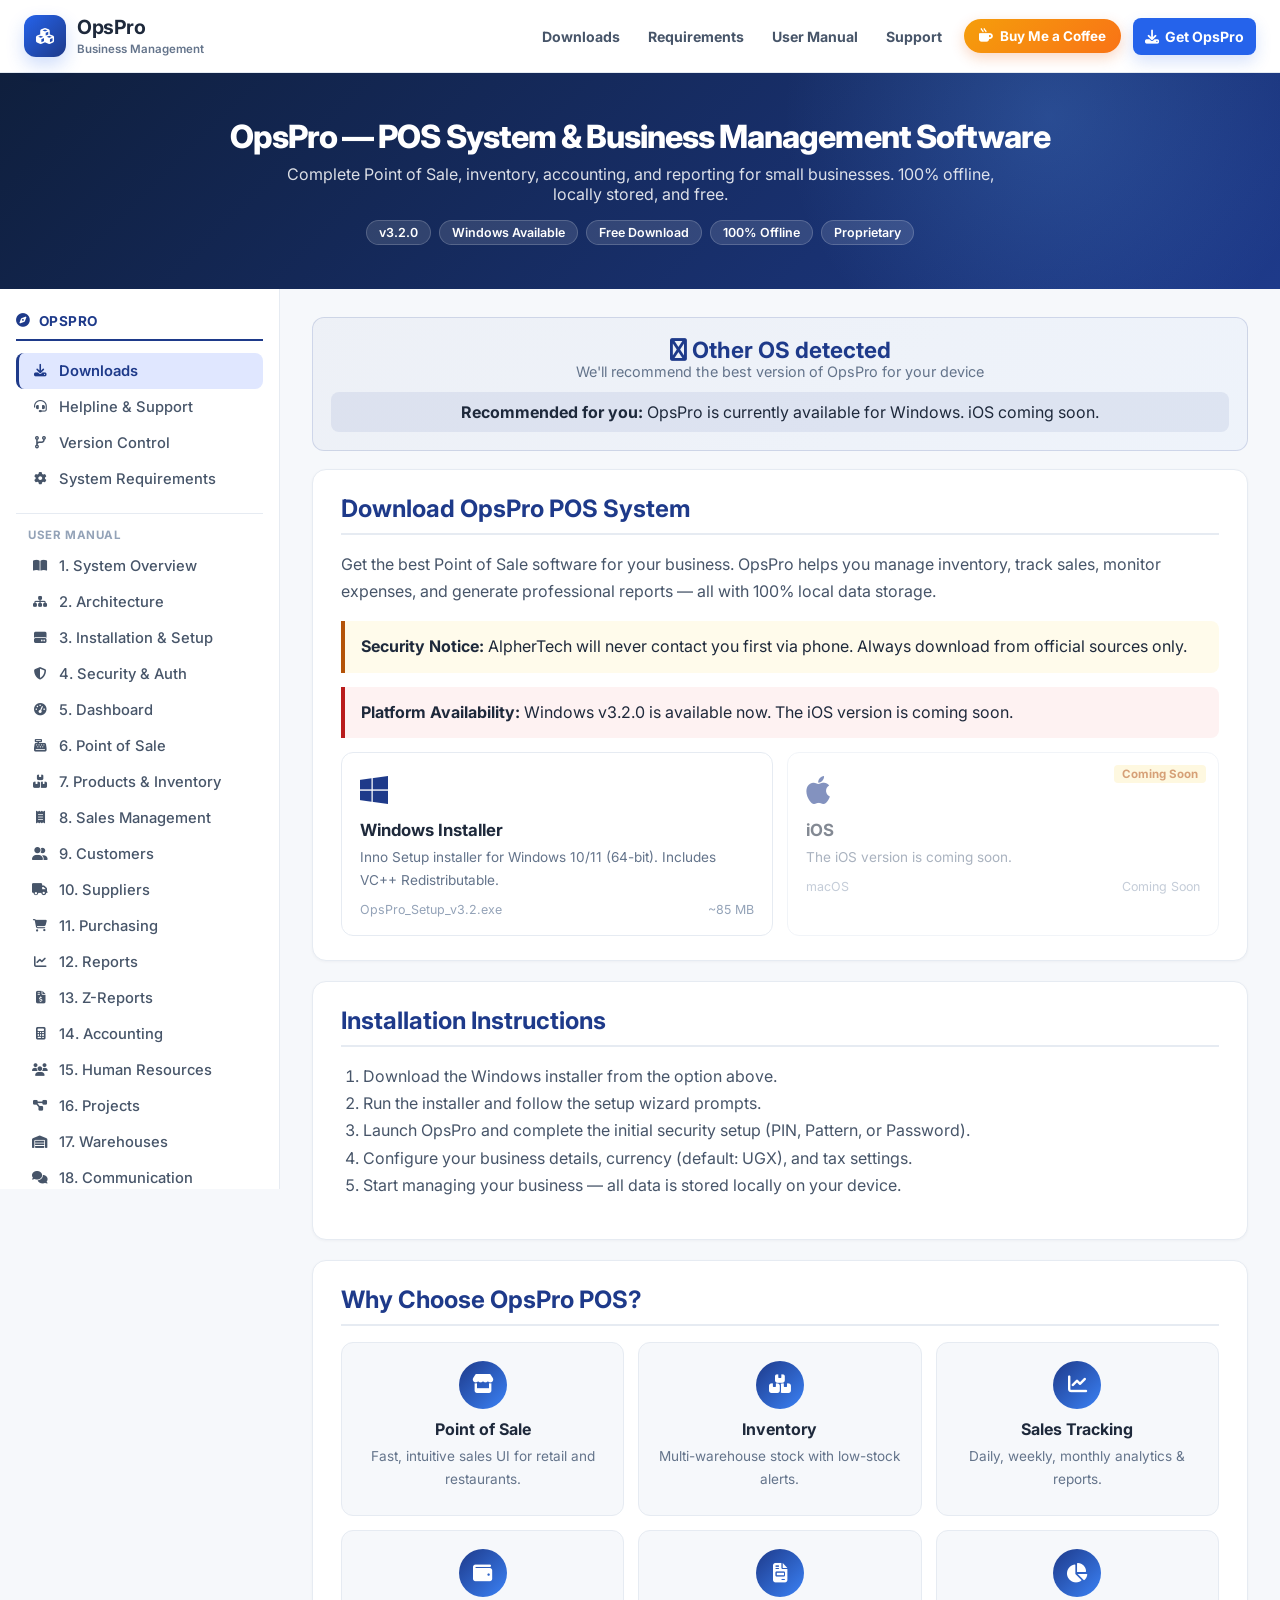
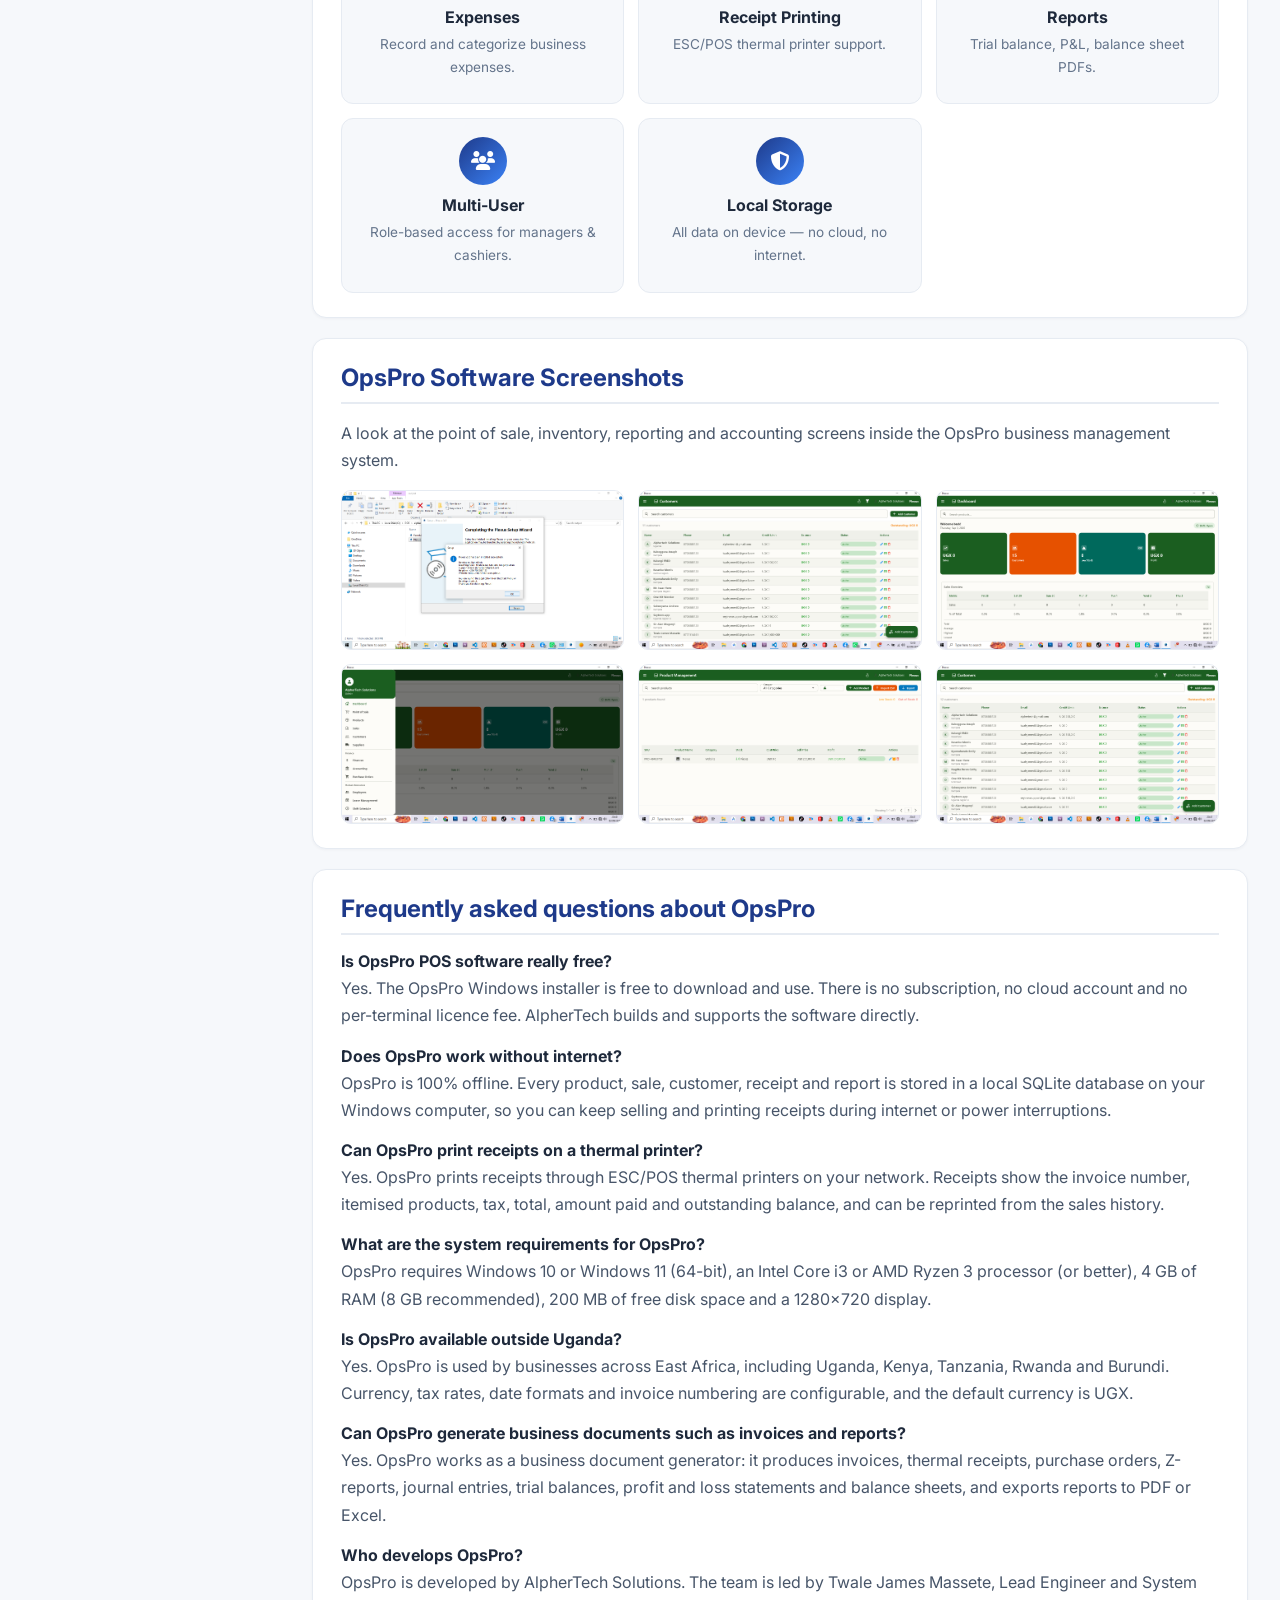
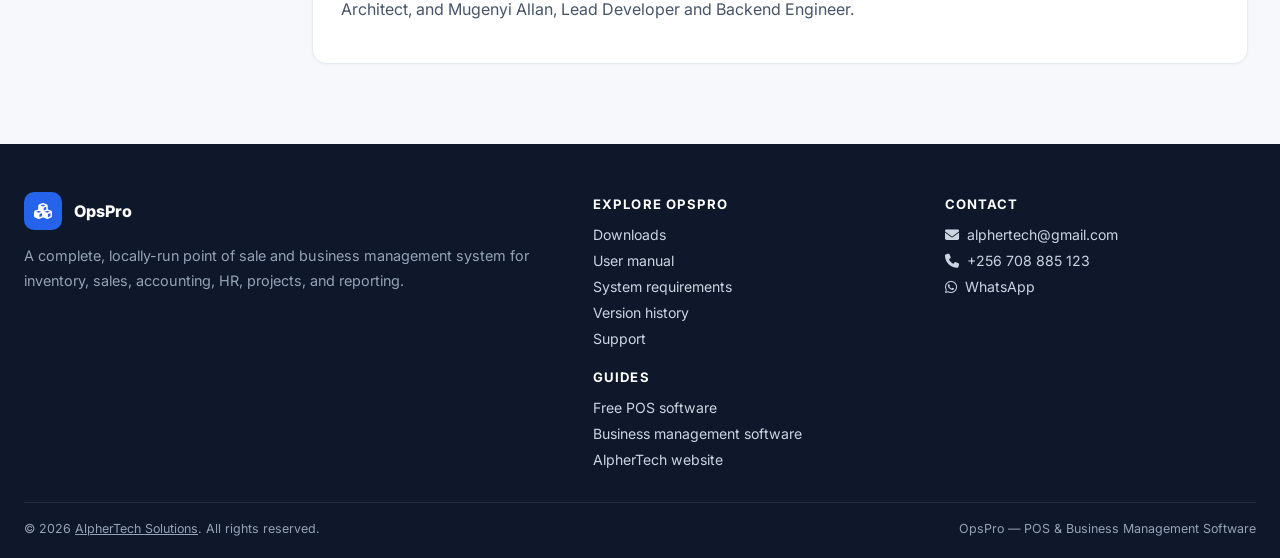
==== commit 5290f841: "final 2026 push" ====
--- a/index.html
+++ b/index.html
@@ -549,6 +549,65 @@
             color: #fff;
             box-shadow: 0 7px 16px rgba(37, 99, 235, 0.18);
         }
+        .opspro-nav .opspro-donate-btn {
+            display: inline-flex;
+            align-items: center;
+            gap: 8px;
+            margin-left: 6px;
+            padding: 10px 15px;
+            border: 0;
+            border-radius: 999px;
+            background: linear-gradient(135deg, #f59e0b, #f97316);
+            color: #fff;
+            box-shadow: 0 5px 14px rgba(234, 88, 12, 0.24);
+            cursor: pointer;
+            font: 700 0.84rem/1.1 Inter, Arial, sans-serif;
+            white-space: nowrap;
+            transition: transform 0.18s ease, box-shadow 0.18s ease, background 0.18s ease;
+        }
+        .opspro-nav .opspro-donate-btn:hover {
+            transform: translateY(-1px);
+            background: linear-gradient(135deg, #fbbf24, #fb923c);
+            box-shadow: 0 8px 18px rgba(234, 88, 12, 0.3);
+        }
+        .opspro-nav .opspro-donate-btn:focus-visible,
+        .opspro-side-toggle:focus-visible { outline: 3px solid #93c5fd; outline-offset: 3px; }
+        .opspro-donation-dialog {
+            width: min(440px, calc(100% - 32px));
+            padding: 28px;
+            border: 1px solid #e2e8f0;
+            border-radius: 18px;
+            color: var(--ink);
+            box-shadow: 0 24px 70px rgba(15, 23, 42, 0.28);
+        }
+        .opspro-donation-dialog::backdrop { background: rgba(15, 23, 42, 0.62); backdrop-filter: blur(3px); }
+        .opspro-donation-dialog h2 { margin: 0 0 8px; color: #1e3a8a; font-size: 1.4rem; }
+        .opspro-donation-dialog p { margin: 0 0 18px; color: #64748b; line-height: 1.6; }
+        .opspro-donation-contact { display: grid; gap: 10px; }
+        .opspro-donation-contact a {
+            display: flex;
+            align-items: center;
+            gap: 10px;
+            padding: 12px 14px;
+            border: 1px solid #e2e8f0;
+            border-radius: 10px;
+            color: #1e3a8a;
+            font-weight: 700;
+            text-decoration: none;
+        }
+        .opspro-donation-contact a:hover { background: #eff6ff; }
+        .opspro-donation-close {
+            display: block;
+            margin: 20px 0 0 auto;
+            padding: 9px 16px;
+            border: 0;
+            border-radius: 9px;
+            background: #1e3a8a;
+            color: #fff;
+            font: inherit;
+            font-weight: 700;
+            cursor: pointer;
+        }
         .opspro-menu-btn {
             display: none;
             width: 42px;
@@ -559,6 +618,7 @@
             color: var(--ink);
             cursor: pointer;
         }
+        .opspro-side-toggle { display: none; }
         .opspro-topbar {
             padding: 44px 24px;
             background:
@@ -633,9 +693,28 @@
             .opspro-shell { grid-template-columns: 1fr; }
             .opspro-side {
                 position: relative;
-                max-height: none;
+                max-height: 100vh;
                 border-right: 0;
                 border-bottom: 1px solid var(--line);
+                padding: 10px 16px;
+            }
+            .opspro-side-toggle {
+                display: inline-flex;
+                align-items: center;
+                gap: 10px;
+                padding: 10px 14px;
+                border: 1px solid var(--line);
+                border-radius: 10px;
+                background: #fff;
+                color: var(--brand);
+                font: 700 0.9rem Inter, Arial, sans-serif;
+                cursor: pointer;
+            }
+            .opspro-side-content { display: none; padding-top: 16px; }
+            .opspro-side.is-open .opspro-side-content {
+                display: block;
+                max-height: calc(100vh - 100px);
+                overflow-y: auto;
             }
             .opspro-content { padding: 20px; }
             .opspro-topbar h1 { font-size: 1.5rem; }
@@ -881,6 +960,7 @@
                 <a href="#" data-target="system">Requirements</a>
                 <a href="#" data-target="overview">User Manual</a>
                 <a href="#" data-target="helpline">Support</a>
+                <button class="opspro-donate-btn" type="button" aria-haspopup="dialog" aria-controls="donationDialog"><i class="fas fa-mug-hot"></i> Buy Me a Coffee</button>
                 <a href="#" class="opspro-nav-cta" data-target="downloads"><i class="fas fa-download"></i>&nbsp; Get OpsPro</a>
             </nav>
             <button class="opspro-menu-btn" type="button" aria-label="Toggle navigation" aria-controls="opsproNav" aria-expanded="false">
@@ -888,6 +968,16 @@
             </button>
         </div>
     </header>
+
+    <dialog class="opspro-donation-dialog" id="donationDialog" aria-labelledby="donationDialogTitle">
+        <h2 id="donationDialogTitle"><i class="fas fa-heart" aria-hidden="true"></i> Support the developers</h2>
+        <p>Thank you for supporting OpsPro. Contact us to request the donation account details.</p>
+        <div class="opspro-donation-contact">
+            <a href="tel:+256708885123"><i class="fas fa-phone" aria-hidden="true"></i> +256 708 885 123</a>
+            <a href="mailto:alphertech@gmail.com?subject=OpsPro%20Donation%20Account"><i class="fas fa-envelope" aria-hidden="true"></i> alphertech@gmail.com</a>
+        </div>
+        <button class="opspro-donation-close" type="button">Close</button>
+    </dialog>
 
     <section class="opspro-topbar">
         <div class="container">
@@ -905,15 +995,19 @@
 
     <div class="opspro-shell">
         <aside class="opspro-side" aria-label="OpsPro navigation">
-            <h3><i class="fas fa-compass"></i> OpsPro</h3>
-            <ul id="opsproMenu">
-                <li><a href="#" class="active" data-target="downloads"><i class="fas fa-download"></i> Downloads</a></li>
-                <li><a href="#" data-target="helpline"><i class="fas fa-headset"></i> Helpline & Support</a></li>
-                <li><a href="#" data-target="versions"><i class="fas fa-code-branch"></i> Version Control</a></li>
-                <li><a href="#" data-target="system"><i class="fas fa-cog"></i> System Requirements</a></li>
-            </ul>
-            <div class="sep">User Manual</div>
-            <ul id="opsproManualMenu">
+            <button class="opspro-side-toggle" type="button" aria-controls="opsproSideContent" aria-expanded="false">
+                <i class="fas fa-bars" aria-hidden="true"></i> OpsPro menu
+            </button>
+            <div class="opspro-side-content" id="opsproSideContent">
+                <h3><i class="fas fa-compass"></i> OpsPro</h3>
+                <ul id="opsproMenu">
+                    <li><a href="#" class="active" data-target="downloads"><i class="fas fa-download"></i> Downloads</a></li>
+                    <li><a href="#" data-target="helpline"><i class="fas fa-headset"></i> Helpline & Support</a></li>
+                    <li><a href="#" data-target="versions"><i class="fas fa-code-branch"></i> Version Control</a></li>
+                    <li><a href="#" data-target="system"><i class="fas fa-cog"></i> System Requirements</a></li>
+                </ul>
+                <div class="sep">User Manual</div>
+                <ul id="opsproManualMenu">
                 <li><a href="#" data-target="overview"><i class="fas fa-book-open"></i> 1. System Overview</a></li>
                 <li><a href="#" data-target="architecture"><i class="fas fa-sitemap"></i> 2. Architecture</a></li>
                 <li><a href="#" data-target="installation"><i class="fas fa-hdd"></i> 3. Installation & Setup</a></li>
@@ -937,7 +1031,8 @@
                 <li><a href="#" data-target="shortcuts"><i class="fas fa-keyboard"></i> 21. Shortcuts</a></li>
                 <li><a href="#" data-target="backup"><i class="fas fa-database"></i> 22. Data Management</a></li>
                 <li><a href="#" data-target="troubleshooting"><i class="fas fa-wrench"></i> 23. Troubleshooting</a></li>
-            </ul>
+                </ul>
+            </div>
         </aside>
 
         <main class="opspro-content">
@@ -1748,8 +1843,21 @@
             link.addEventListener('click', function (e) {
                 e.preventDefault();
                 showPanel(this.getAttribute('data-target'));
+                const sidebar = document.querySelector('.opspro-side');
+                const sidebarToggle = document.querySelector('.opspro-side-toggle');
+                if (sidebar) sidebar.classList.remove('is-open');
+                if (sidebarToggle) sidebarToggle.setAttribute('aria-expanded', 'false');
             });
         });
+
+        const sidebar = document.querySelector('.opspro-side');
+        const sidebarToggle = document.querySelector('.opspro-side-toggle');
+        if (sidebar && sidebarToggle) {
+            sidebarToggle.addEventListener('click', function () {
+                const open = sidebar.classList.toggle('is-open');
+                sidebarToggle.setAttribute('aria-expanded', open ? 'true' : 'false');
+            });
+        }
 
         document.querySelectorAll('.opspro-header [data-target], .opspro-footer [data-target], .helpline-card [data-target]').forEach(link => {
             link.addEventListener('click', function (e) {
@@ -1779,6 +1887,23 @@
             });
         }
 
+        const donationDialog = document.getElementById('donationDialog');
+        const donationButton = document.querySelector('.opspro-donate-btn');
+        const donationCloseButton = document.querySelector('.opspro-donation-close');
+        if (donationDialog && donationButton && typeof donationDialog.showModal === 'function') {
+            donationButton.addEventListener('click', function () {
+                if (nav) nav.classList.remove('open');
+                if (menuButton) menuButton.setAttribute('aria-expanded', 'false');
+                donationDialog.showModal();
+            });
+            donationCloseButton.addEventListener('click', function () {
+                donationDialog.close();
+            });
+            donationDialog.addEventListener('click', function (event) {
+                if (event.target === donationDialog) donationDialog.close();
+            });
+        }
+
         // OS Detection
         (function detectOS() {
             const detectedOsEl = document.getElementById('detectedOs');
